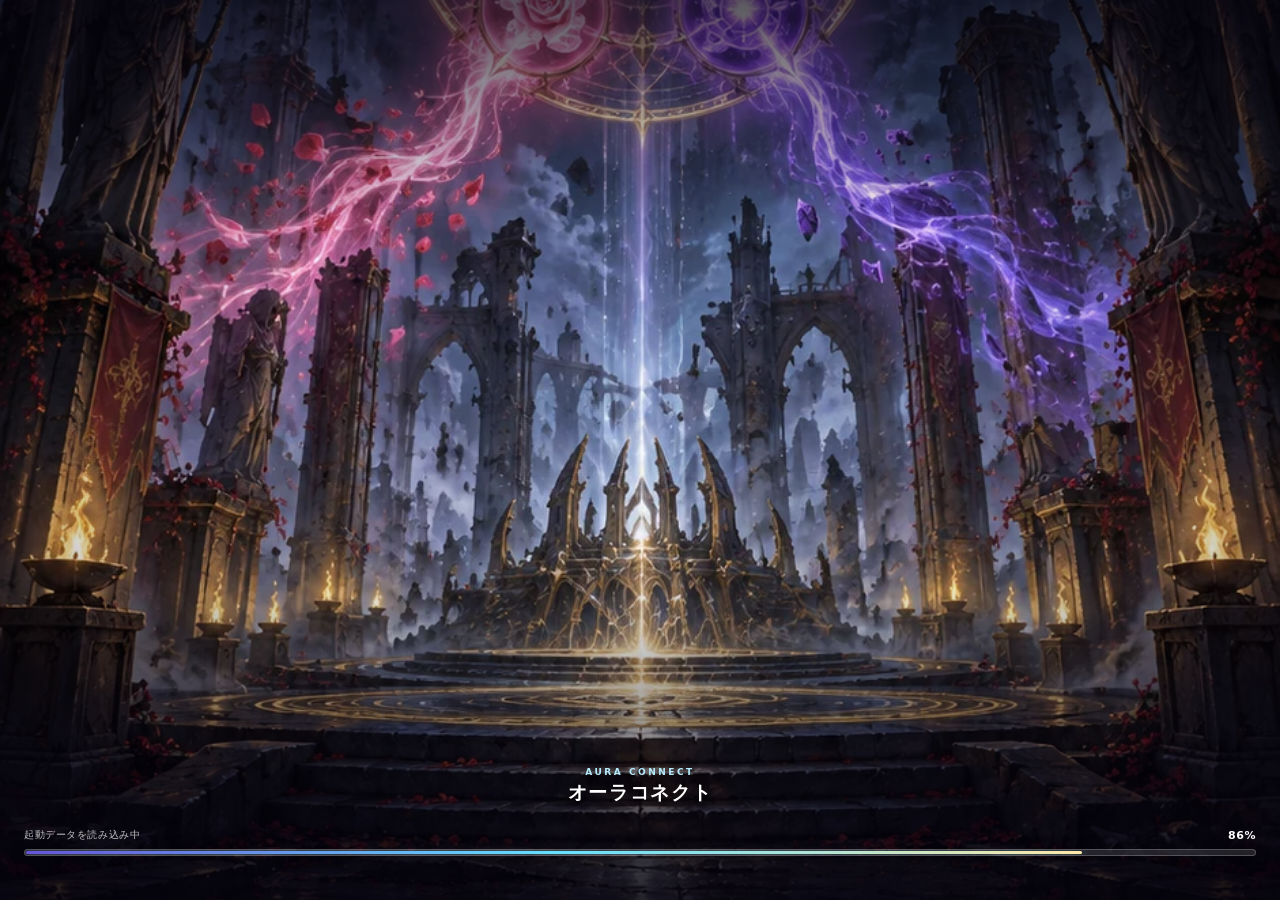
==== index.html @ 9aaee3e3 "Show chains on bound battle auras" ====
<!DOCTYPE html>
<html lang="ja">
<head>
<meta charset="UTF-8">
<meta name="viewport" content="width=device-width, initial-scale=1.0, maximum-scale=1.0, user-scalable=no, viewport-fit=cover">
<title>オーラコネクト・バトル</title>
<link rel="manifest" href="./manifest.json">
<meta name="theme-color" content="#0E0A1E">
<link rel="icon" href="./assets/icons/icon-192.png">
<link rel="apple-touch-icon" href="./assets/icons/icon-192.png">
<meta name="apple-mobile-web-app-capable" content="yes">
<meta name="mobile-web-app-capable" content="yes">
<meta name="apple-mobile-web-app-status-bar-style" content="black-translucent">
<!-- src/js/core/version.js と sw.js の CACHE_NAME に必ずそろえる。
     食い違いはHTMLとJSの版ずれなので、main.js が読み込み直す。 -->
<meta name="app-version" content="87">
<link rel="stylesheet" href="./src/css/style.css">
</head>
<body>
<!-- ===================== 起動の見張り番 =====================
     起動に失敗したままだと、利用者からはローディングが0%で止まって
     見えるだけで、何が起きたのか分からず手の打ちようがない。
     例外と時間切れを拾って画面に出し、キャッシュを捨てて入れ直せる
     ようにしておく(セーブデータには触らない)。
     モジュールより先に動かしたいので、ここに直接書いている。 -->
<script>
(function () {
  var LIMIT_MS = 15000;       // これだけ待ってタイトルが出なければ失敗とみなす
  var timer = setTimeout(function () { fail('起動に時間がかかりすぎています'); }, LIMIT_MS);
  var shown = false;

  // 起動しきったら見張りを解く
  window.__acbBootDone = function () { clearTimeout(timer); };

  // 中身は src/js/core/recovery.js の resetApp() と同じ。
  // モジュールが1行も動かない場合でも押せるように、ここにも置いている。
  window.__acbReset = function () {
    var box = document.getElementById('bootErrorActions');
    if (box) box.textContent = '読み込み直しています…';
    var jobs = [];
    try { jobs.push(caches.keys().then(function (ks) { return Promise.all(ks.map(function (k) { return caches.delete(k); })); })); } catch (e) {}
    try { jobs.push(navigator.serviceWorker.getRegistrations().then(function (rs) { return Promise.all(rs.map(function (r) { return r.unregister(); })); })); } catch (e) {}
    Promise.all(jobs).catch(function () {}).then(function () {
      // 同じURLだと端末側のキャッシュを引きやすいので、印を付けて読み直す
      location.replace(location.pathname + '?v=' + Date.now());
    });
  };

  function fail(detail) {
    if (shown) return;
    shown = true;
    clearTimeout(timer);
    var el = document.getElementById('bootError');
    if (!el) return;
    var d = document.getElementById('bootErrorDetail');
    if (d) d.textContent = String(detail || '').slice(0, 300);
    el.hidden = false;
  }
  window.__acbFail = fail;

  // モジュールの読み込み失敗も、中で投げた例外もここに来る
  window.addEventListener('error', function (e) {
    if (e instanceof ErrorEvent) fail(e.message);
  }, true);
  window.addEventListener('unhandledrejection', function (e) {
    fail(e.reason && e.reason.message ? e.reason.message : e.reason);
  });
})();
</script>

<div id="bootError" class="boot-error" hidden>
  <div class="boot-error-card">
    <h2>起動できませんでした</h2>
    <p>データの読み込みに失敗しました。下のボタンで読み込み直してください。<br>
      <b>冒険の記録(セーブデータ)は消えません。</b></p>
    <div id="bootErrorActions" class="boot-error-actions">
      <button class="btn block" onclick="window.__acbReset()">読み込み直す</button>
    </div>
    <code id="bootErrorDetail"></code>
  </div>
</div>

<!-- ===================== 起動演出 ===================== -->
<div id="loadingScreen" class="boot-screen loading-screen" aria-live="polite">
  <img id="loadingVisual" src="./assets/ui/loading.webp" alt="">
  <div class="boot-vignette"></div>
  <div class="loading-ui">
    <div class="boot-brand"><span>AURA CONNECT</span><b>オーラコネクト</b></div>
    <div class="loading-status"><span id="loadingLabel">起動データを読み込み中</span><b id="loadingPercent">0%</b></div>
    <div class="loading-track"><span id="loadingProgress"></span></div>
  </div>
</div>

<button id="titleScreen" class="boot-screen title-screen" type="button" aria-label="ゲームを開始" hidden>
  <img src="./assets/ui/title.webp" alt="">
  <div class="boot-vignette"></div>
  <span class="title-start">TAP TO START</span>
</button>

<div id="bg-aura" aria-hidden="true"><i></i><i></i><i></i></div>

<div id="app" class="boot-app" aria-hidden="true">
  <!-- ===================== トップバー ===================== -->
  <header id="topbar">
    <div id="topRow">
      <button id="backBtn" class="iconbtn hidden" aria-label="戻る">‹</button>
      <div id="screenTitle">ホーム</div>
      <button id="sysBtn" class="iconbtn" aria-label="システムメニュー">⚙</button>
    </div>
    <div id="statusBar">
      <div class="status-main">
        <button class="profile-icon" id="statusProfileIcon" aria-label="貸し出しキャラクターを選ぶ"></button>
        <div class="stamina-block">
          <div class="player-name" id="statusPlayerName">プレイヤー</div>
          <div class="stamina-head">
            <span class="slabel"><span class="item-icon i-stamina"></span> スタミナ</span>
            <b id="curStamina">0/0</b>
            <span id="staminaTimer">MAX</span>
          </div>
          <div class="stamina-track"><div id="staminaFill"></div></div>
        </div>
        <div class="rank-block">
          <div class="rank-head">ランク:<b id="curRank">1</b></div>
          <!-- 次のランクまでの経験値。ランクが急に上がるとスタミナの計画が
               崩れるので、あとどれだけかを常に見えるところへ置く -->
          <div class="rank-exp"><b id="curRankExp">0</b>/<span id="rankExpNeed">100</span></div>
        </div>
      </div>
      <div id="currencyRow">
        <span class="cpill"><span class="item-icon i-coin"></span><b id="curCoin">0</b></span>
        <span class="cpill"><span class="item-icon i-frepo"></span><b id="curFrepo">0</b></span>
        <span class="cpill"><span class="item-icon i-orb"></span><b id="curOrb">0</b></span>
      </div>
    </div>
  </header>

  <main>
    <!-- ===================== ホーム ===================== -->
    <section class="screen active" id="screen-home">
      <div id="homePartyStage">
        <!-- 宣伝バナー。中身は data/banners.js が決め、数秒ごとに切り替わる -->
        <div class="home-banner" id="homeBanner" hidden></div>
        <button class="present-btn" id="homePresentBtn" aria-label="プレゼントボックス">
          <img src="./assets/ui/present.webp" alt="">
          <span class="present-badge" id="homePresentBadge" hidden>0</span>
        </button>
        <button id="homeThemeBtn" class="home-theme-toggle" hidden aria-label="ホーム背景を切り替える"></button>
        <button class="hp-nav left"  id="homePrevBtn" aria-label="前のキャラクターを前面に"></button>
        <button class="hp-nav right" id="homeNextBtn" aria-label="次のキャラクターを前面に"></button>
        <div id="homePartyArt"></div>
      </div>

      <div class="menu-grid">
        <button class="menu-tile t-dungeon" data-nav="dungeon"><span class="tile-icon"></span></button>
        <button class="menu-tile t-event"   data-nav="event"><span class="tile-icon"></span></button>
        <button class="menu-tile t-char"    data-nav="character"><span class="tile-icon"></span></button>
        <button class="menu-tile t-gacha"   data-nav="gacha"><span class="tile-icon"></span></button>
        <button class="menu-tile t-shop"    data-nav="shop"><span class="tile-icon"></span></button>
        <button class="menu-tile t-friend"  data-nav="friends"><span class="tile-icon"></span></button>
        <button class="menu-tile t-mypage"  data-nav="mypage"><span class="tile-icon"></span></button>
        <button class="menu-tile t-guide"   data-nav="guide"><span class="tile-icon"></span></button>
      </div>
    </section>

    <!-- ===================== ダンジョン ===================== -->
    <section class="screen" id="screen-dungeon">
      <!-- タスクキル等で中断したダンジョンがあるときだけ出る -->
      <div id="dungeonResume" class="resume-card" hidden></div>

      <div id="dungeonMenu" class="dungeon-menu">
        <div class="dungeon-menu-lead">挑戦するダンジョンを選択</div>
        <button id="openStoryDungeonBtn" class="dungeon-entry story">
          <span class="dungeon-entry-kicker">STORY</span>
          <b>ノーマルダンジョン</b>
          <span>章を進めて新しい敵と報酬を解放</span><i>›</i>
        </button>
        <button id="openTechDungeonBtn" class="dungeon-entry technical">
          <span class="dungeon-entry-kicker">TECHNICAL</span>
          <b>テクニカルダンジョン</b>
          <span>全フロアが特殊行動。連鎖と形を組み立てて崩す</span><i>›</i>
        </button>
        <button id="openRaidDungeonBtn" class="dungeon-entry raid">
          <span class="dungeon-entry-kicker">RAID</span><b>降臨ダンジョン</b>
          <span>強敵に挑み、限定キャラクターを仲間に</span><i>›</i>
        </button>
        <button id="openDailyDungeonBtn" class="dungeon-entry daily">
          <span class="dungeon-entry-kicker">DAILY</span>
          <b>曜日ダンジョン</b>
          <span>曜日ごとに進化・育成素材を獲得</span><i>›</i>
        </button>
        <button id="openTrainingBtn" class="dungeon-entry training">
          <span class="dungeon-entry-kicker">TRAINING</span>
          <b>トレーニング</b>
          <span>レクチャーと自由練習で連鎖をマスター</span><i>›</i>
        </button>
      </div>

      <div id="dungeonStages" hidden>
        <button id="dungeonCategoryBackBtn" class="dungeon-category-back">‹ ダンジョン選択</button>
        <div id="storyControls">
          <div class="segmented sub">
            <button id="diffNormalBtn" class="active">ノーマル</button>
            <button id="diffHardBtn">ハード</button>
          </div>
          <div id="chapterBar" class="chapter-bar"></div>
        </div>
        <div id="dailyHead" class="daily-head" hidden></div>
        <div id="stageList" class="stack"></div>
      </div>
    </section>

    <section class="screen" id="screen-training"></section>

    <!-- ===================== バトル ===================== -->
    <section class="screen" id="screen-battle">
      <!-- 敵 -->
      <div id="enemyStage">
        <div id="floorPips"></div>
        <button id="battleInfoBtn" class="iconbtn small" aria-label="パーティ情報">ⓘ</button>
        <div class="enemy-ring"></div>
        <!-- 敵は1体でも複数でも同じ並びで出す。HPと攻撃までのターンは各敵の下に付く -->
        <div id="enemyRoster"></div>
        <div id="banner"></div>
      </div>

      <!-- 自陣 -->
      <dialog id="bossDialogue" aria-label="敵のセリフ"></dialog>
      <div id="partyBox">
        <div id="partyRow"></div>
        <div id="playerHPRow">
          <span class="hp-label">HP</span>
          <div class="hpbar"><div class="fill player" id="playerHPFill"></div></div>
          <span id="playerHPText">0 / 0</span>
        </div>
        <!-- 状態変化の置き場。空でも高さを確保して、敵や盤面の大きさを動かさない -->
        <div id="playerEffects" aria-label="味方全体の状態効果"></div>
      </div>

      <div id="chanceNotice" hidden>チャンス盤面！ 光った2マスを入れ替えると大連鎖</div>
      <div id="boardWrap">
        <!-- 操作時間が余っているときに、待たずに手番を終わらせる。
             盤面の上に浮かせてあるので、セルの大きさには影響しない -->
        <button id="fireNowBtn" hidden>▶ 発火</button>
        <canvas id="board"></canvas>
      </div>
    </section>

    <!-- ===================== イベント ===================== -->
    <section class="screen" id="screen-event">
      <div class="card placeholder-card"><span class="ph-emoji">🎉</span>イベントは近日公開予定です。<br>お楽しみに!</div>
    </section>

    <!-- ===================== あそびかた ===================== -->
    <section class="screen" id="screen-guide">
      <div class="card">
        <div class="cardtitle"><span>バトルの基本</span></div>
        <ol class="guide-list">
          <li><b>オーラをつなぐ</b><br>同じオーラが4つ以上つながると消えます。オーブをドラッグして動かしましょう。</li>
          <li><b>操作時間は10秒</b><br>最初にオーブへ触れてから10秒。指を離しても時間内なら掴み直せます。リーダースキルとスキルで延長できます。</li>
          <li><b>オーラが合った仲間だけ攻撃</b><br>各キャラは自分のオーラを消したときだけ攻撃します。消さなかった仲間は攻撃しません。消した数が多いほど威力が上がります。</li>
          <li><b>連鎖ボーナス</b><br>最終連鎖数の倍率が、その手番の全属性の攻撃・回復にかかります。1連鎖で1倍、以降1連鎖ごとに+0.6倍。早く消したオーラにも同じ倍率がかかります。</li>
          <li><b>癒オーラは回復</b><br>癒オーラのキャラは攻撃ではなくパーティを回復します。</li>
          <li><b>リーダースキル</b><br>自陣リーダー(編成の1人目)とサポート枠、2人のリーダースキルが発動します。</li>
          <li><b>スキル</b><br>バトル中に仲間をタップすると発動。ターン経過でチャージされます。</li>
          <li><b>全消しボーナス</b><br>盤面のオーラをすべて消すと、次の手番はチャンス盤面！ 隣り合うオーラを入れ替えて5連鎖を狙えます。全消しすれば再びチャンスが続きます。フロアを倒したときも次のフロアへ持ち越します。</li>
        </ol>
      </div>
      <div class="card">
        <div class="cardtitle"><span>オーラ一覧</span></div>
        <div id="guideAuraList" class="stack"></div>
      </div>
    </section>

    <!-- ===================== キャラクター =====================
         ホーム → キャラクター で4つの入口を出し、そこから
         編成 / 強化・進化 / 開眼 / 送還 の各ページへ潜る。
         一覧は共通の #charGrid、詳細は用途ごとに出す要素を絞る。 -->
    <section class="screen" id="screen-character">
      <div id="charMenu" class="char-menu">
        <div class="dungeon-menu-lead">キャラクターの管理</div>
        <button class="char-entry team" data-charpage="team">
          <span class="char-entry-kicker">TEAM</span><b>編成</b>
          <span>5つのチームを保存して出撃前に選ぶ</span><i>›</i>
        </button>
        <button class="char-entry enhance" data-charpage="enhance">
          <span class="char-entry-kicker">ENHANCE</span><b>強化・進化</b>
          <span>経験値アイテムで育て、素材で進化させる</span><i>›</i>
        </button>
        <button class="char-entry awaken" data-charpage="awaken">
          <span class="char-entry-kicker">AWAKEN</span><b>開眼</b>
          <span>同じキャラや開眼の証で潜在能力を開く</span><i>›</i>
        </button>
        <button class="char-entry dismiss" data-charpage="dismiss">
          <span class="char-entry-kicker">RELEASE</span><b>送還</b>
          <span>手持ちを素材とコインに戻す</span><i>›</i>
        </button>
        <button class="char-entry catalog" data-charpage="catalog">
          <span class="char-entry-kicker">ARCHIVE</span><b>図鑑</b>
          <span>未所持も含めた全キャラを進化前後で見比べる</span><i>›</i>
        </button>
      </div>

      <!-- 編成ページ -->
      <div id="charTeamPage" hidden>
        <button class="dungeon-category-back" data-charpage="menu">‹ キャラクター</button>
        <div class="preset-bar" id="presetBar"></div>
        <div class="card">
          <div class="cardtitle"><span>編成</span><span class="hint">先頭がリーダー ・ タップで入れ替え</span></div>
          <div class="teamslots" id="teamSlots"></div>
          <div id="teamSummary" class="team-summary"></div>
        </div>
        <div class="card">
          <div class="cardtitle"><span>リーダースキル(自陣)</span></div>
          <div id="teamLeaderSkill"></div>
        </div>
      </div>

      <!-- 強化・進化 / 開眼 / 送還 で共通のアイコン一覧 -->
      <div id="charListPage" hidden>
        <button class="dungeon-category-back" data-charpage="menu">‹ キャラクター</button>
        <div id="charMaterials" class="material-grid" hidden></div>
        <div class="card list-head">
          <div class="cardtitle"><span id="charListTitle">強化・進化</span><span class="hint" id="charListCount"></span></div>
          <div class="sort-bar" id="charSortBar"></div>
          <div class="list-actions" id="charListActions" hidden>
            <button class="btn secondary tiny" id="charBulkToggleBtn">まとめて送還</button>
            <button class="btn ghost tiny" id="charBulkDupBtn">被りだけ選ぶ</button>
          </div>
        </div>
        <div id="charGrid" class="char-grid"></div>
        <div id="charBulkBar" class="bulk-bar" hidden></div>
      </div>

      <!-- 図鑑 -->
      <div id="charCatalogPage" hidden>
        <button class="dungeon-category-back" data-charpage="menu">‹ キャラクター</button>
        <div class="card">
          <div class="cardtitle"><span>図鑑(進化前 / 進化後)</span></div>
          <div id="allCharacterList" class="stack"></div>
        </div>
      </div>
    </section>

    <!-- ===================== ガチャ ===================== -->
    <section class="screen" id="screen-gacha">
      <div class="pickup-card" id="pickupBox"></div>

      <div class="gacha-card g-orb">
        <div class="gtitle"><span class="item-icon i-orb"></span> オーブ召喚</div>
        <div class="gcost" id="orbGachaNote">ピックアップ開催中 ・ 最高レア SSR(★4)</div>
        <div class="gbtns">
          <button class="btn secondary" id="orbGacha1Btn">1回 <b id="orbCost1">5</b><span class="item-icon i-orb"></span></button>
          <button class="btn" id="orbGacha10Btn">10連 <b id="orbCost10">45</b><span class="item-icon i-orb"></span><i>★3以上確定</i></button>
        </div>
      </div>

      <div class="gacha-card g-frepo">
        <div class="gtitle"><span class="item-icon i-frepo"></span> フレポ召喚</div>
        <div class="gcost">N〜SR中心 ・ 毎日のあいさつで引ける</div>
        <div class="gbtns">
          <button class="btn secondary" id="frepoGacha1Btn">1回 <b id="frepoCost1">300</b><span class="item-icon i-frepo"></span></button>
          <button class="btn" id="frepoGacha10Btn">10連 <b id="frepoCost10">2700</b><span class="item-icon i-frepo"></span><i>★2以上確定</i></button>
        </div>
      </div>

      <div class="card">
        <div class="cardtitle"><span>排出レアリティ</span></div>
        <div id="gachaRates" class="stack"></div>
      </div>
    </section>

    <!-- ===================== ショップ ===================== -->
    <section class="screen" id="screen-shop">
      <div class="card">
        <div class="cardtitle"><span>ショップ</span><span class="hint">コイン / オーブ</span></div>
        <div id="shopList" class="stack"></div>
      </div>
    </section>

    <!-- ===================== マイページ ===================== -->
    <section class="screen" id="screen-mypage">
      <div class="card profile-card">
        <div class="cardtitle"><span>プロフィール</span></div>
        <div class="profile-head">
          <div class="profile-avatar" id="profileAvatar">🙂</div>
          <div class="profile-meta">
            <input type="text" id="profileNameInput" maxlength="12" placeholder="プレイヤー">
            <span class="mstats" id="profileRankText">Rank 1</span>
          </div>
        </div>
        <button class="btn block" id="saveProfileBtn">名前を保存</button>
      </div>

      <div class="card">
        <div class="cardtitle"><span>アカウント</span></div>
        <div class="mstats mb8" id="accountStatusText">確認中...</div>

        <div id="accountForm" hidden>
          <div class="idbox mb8">
            <input type="text" id="accountIdInput" maxlength="16" autocomplete="username"
                   placeholder="ID(半角英数字と _ - / 3〜16文字)">
          </div>
          <div class="idbox">
            <input type="password" id="accountPwInput" maxlength="64" autocomplete="current-password"
                   placeholder="パスワード(6文字以上)">
          </div>
          <div class="acc-actions mt8">
            <button class="btn" id="accountRegisterBtn">このデータで登録</button>
            <button class="btn secondary" id="accountLoginBtn">ログイン</button>
          </div>
          <div class="mstats mt8 acc-warn">
            パスワードを忘れると復旧できません。この方式では再設定メールを送れないため、
            IDとパスワードは必ず控えてください。<br>
            「ログイン」は別のアカウントへ切り替える操作です。この端末の進行データは
            ログイン先のデータで上書きされます。
          </div>
        </div>

        <div id="accountSignedIn" hidden>
          <button class="btn secondary block" id="accountLogoutBtn">ログアウト</button>
          <div class="mstats mt8">
            ログアウトするとこの端末のデータは消えますが、アカウントのデータはクラウドに残ります。
            同じIDでログインすればいつでも元に戻せます。
          </div>
        </div>

        <div class="mstats mt8 acc-msg" id="accountMessage" hidden></div>
      </div>

      <div class="card">
        <div class="cardtitle"><span>フレンドコード</span></div>
        <div class="idbox"><span id="playerIdText">-</span><button class="btn secondary tiny" id="copyIdBtn">コピー</button></div>
        <div class="mstats mt6">このコードを友達に教えてフレンド登録してもらいましょう。</div>
        <div class="mstats" id="cloudStatusText"></div>
      </div>

      <div class="card">
        <div class="cardtitle"><span>貸し出しキャラクター</span></div>
        <div class="mstats mb8">選んだ1人がフレンドのサポート枠として借りられ、そのままあなたのアイコンになります。</div>
        <button class="btn secondary block" id="openRentalPickBtn">キャラクターを選ぶ</button>
        <div class="mstats mt8" id="rentalNowText">未設定</div>
      </div>

      <div class="card">
        <div class="cardtitle"><span>プレイヤー</span></div>
        <div class="setting-row"><label>ランク</label><span class="val" id="mypageRank">-</span></div>
        <div class="setting-row"><label>スタミナ</label><span class="val" id="mypageStamina">-</span></div>
        <!-- 端末がどの版を動かしているかの確認用。不具合の切り分けに使う -->
        <div class="setting-row"><label>バージョン</label><span class="val" id="mypageVersion">-</span></div>
      </div>

      <div class="card">
        <div class="cardtitle"><span>サウンド</span></div>
        <div class="setting-row"><label>BGM音量</label><input type="range" id="bgmRange" min="0" max="100"></div>
        <div class="setting-row"><label>SE音量</label><input type="range" id="seRange" min="0" max="100"></div>
      </div>

      <div class="card">
        <div class="cardtitle"><span>データ管理</span></div>
        <button class="btn danger block" id="resetDataBtn">データを初期化する</button>
      </div>
    </section>

    <!-- ===================== フレンド ===================== -->
    <section class="screen" id="screen-friends">
      <div class="card notice" id="friendCloudNotice" style="display:none;">
        <div class="mstats">フレンド機能はFirebase未設定のため現在利用できません。ダンジョンでは<b>NPCサポート</b>をいつでも選べます。</div>
      </div>
      <div class="card">
        <div class="cardtitle"><span>フレンドを追加</span></div>
        <div class="idbox">
          <input type="text" id="friendCodeInput" placeholder="フレンドコード(例 AC-XXXXXXXX)">
        </div>
        <button class="btn block mt8" id="addFriendBtn">コードで登録する</button>
      </div>
      <div class="card">
        <div class="cardtitle"><span>フレンド一覧</span><span class="hint" id="friendCountText">0 / 30 人</span></div>
        <button class="btn secondary block mb8" id="greetAllBtn">まとめてあいさつ(フレポ獲得)</button>
        <div id="friendList" class="stack"></div>
      </div>
    </section>
  </main>
</div>

<!-- ===================== システムモーダル ===================== -->
<div class="modal" id="sysModal">
  <div class="modal-card">
    <h3>システム</h3>
    <div class="modal-sec">
      <div class="cardtitle"><span>サウンド</span></div>
      <div class="setting-row"><label>BGM音量</label><input type="range" id="sysBgm" min="0" max="100"></div>
      <div class="setting-row"><label>SE音量</label><input type="range" id="sysSe" min="0" max="100"></div>
    </div>
    <div class="modal-sec" id="sysRetreatBox" style="display:none;">
      <div class="cardtitle"><span>ダンジョン</span></div>
      <button class="btn danger block" id="sysRetreatBtn">リタイア</button>
    </div>
    <button class="btn secondary block" id="sysCloseBtn" data-back-close>閉じる</button>
  </div>
</div>

<!-- ===================== 貸し出しキャラクターの選択(=アイコン) ===================== -->
<div class="modal" id="rentalPickModal">
  <div class="modal-card wide">
    <h3>貸し出しキャラクター</h3>
    <div class="mstats mb8">選んだ1人がフレンドのサポート枠に出て、あなたのアイコンにもなります。</div>
    <div id="rentalPickList" class="stack scroll-area"></div>
    <button class="btn secondary block mt8" id="rentalPickCloseBtn" data-back-close>閉じる</button>
  </div>
</div>

<!-- ===================== プレゼントボックス ===================== -->
<div class="modal" id="presentModal">
  <div class="modal-card wide">
    <h3>プレゼントボックス</h3>
    <div class="mstats mb8" id="presentHead"></div>
    <div id="presentList" class="stack scroll-area"></div>
    <button class="btn block mt8" id="presentClaimAllBtn">すべて受け取る</button>
    <button class="btn secondary block mt6" id="presentCloseBtn" data-back-close>閉じる</button>
  </div>
</div>

<!-- ===================== スキル使用の確認 ===================== -->
<div class="modal" id="skillConfirmModal">
  <div class="modal-card">
    <h3>スキルを使う?</h3>
    <div id="skillConfirmBody"></div>
    <div class="confirm-actions">
      <button class="btn secondary" id="skillCancelBtn" data-back-close>やめる</button>
      <button class="btn" id="skillUseBtn">使う</button>
    </div>
  </div>
</div>

<!-- ===================== 出撃(ダンジョン突入前) =====================
     チーム選択 → サポート選択 → 編成の確認 の3段。
     同じモーダルの中で中身だけ差し替え、‹ で1段ずつ戻れるようにする。 -->
<div class="modal" id="sortieModal">
  <div class="modal-card wide">
    <div class="sortie-head">
      <button class="iconbtn small" id="sortieBackBtn" aria-label="前の手順へ">‹</button>
      <h3 id="sortieTitle">チームを選ぶ</h3>
    </div>
    <div class="sortie-steps" id="sortieSteps"></div>
    <div class="mstats mb8" id="sortieLead"></div>

    <!-- 1. チーム選択 -->
    <div id="sortieTeamStep" class="stack scroll-area"></div>

    <!-- 2. サポート選択 -->
    <div id="sortieSupportStep" hidden>
      <div class="segmented small">
        <button id="supTabFriendBtn" class="active">フレンド</button>
        <button id="supTabOtherBtn">他のプレイヤー</button>
        <button id="supTabNpcBtn">NPC</button>
      </div>
      <div id="supportPickList" class="stack scroll-area"></div>
      <button class="btn secondary block mt8" id="supportSkipBtn">サポートなしで挑戦(3人)</button>
    </div>

    <!-- 3. 編成の確認 -->
    <div id="sortieConfirmStep" hidden>
      <div id="sortieLineup" class="sortie-lineup"></div>
      <div id="sortieSummary" class="team-summary"></div>
      <button class="btn block mt8" id="sortieGoBtn">ダンジョンへ突入</button>
    </div>

    <button class="btn ghost block mt6" id="sortieCloseBtn" data-back-close>キャンセル</button>
  </div>
</div>

<!-- ===================== パーティ情報(バトル中) ===================== -->
<div class="modal" id="partyInfoModal">
  <div class="modal-card wide">
    <h3>パーティ情報</h3>
    <div id="partyInfoList" class="stack scroll-area"></div>
    <button class="btn secondary block mt8" id="partyInfoCloseBtn" data-back-close>閉じる</button>
  </div>
</div>

<!-- ===================== キャラクター詳細 =====================
     ページごとに必要な箱だけを出す(強化なら育成と進化、開眼なら開眼だけ)。 -->
<div class="modal" id="charDetailModal">
  <div class="modal-card wide">
    <div id="charDetailBody"></div>
    <div class="evo-box" id="charExpBox"></div>
    <div class="evo-box" id="charEvolveBox"></div>
    <div class="evo-box" id="charAwakenBox"></div>
    <div class="detail-actions">
      <button class="btn evo block" id="charEvolveBtn">進化する</button>
      <button class="btn block mt6" id="charAwakenBtn">開眼する</button>
      <button class="btn secondary block mt6" id="charAwakenTokenBtn">開眼の証で開眼</button>
      <button class="btn secondary block mt6" id="charDetailCloseBtn" data-back-close>閉じる</button>
    </div>
  </div>
</div>

<!-- ===================== 編成の入れ替え ===================== -->
<div class="modal" id="teamPickModal">
  <div class="modal-card wide">
    <h3 id="teamPickTitle">キャラクターを選ぶ</h3>
    <div class="sort-bar" id="teamPickSortBar"></div>
    <div id="teamPickGrid" class="char-grid pick scroll-area"></div>
    <button class="btn secondary block mt8" id="teamPickClearBtn">この枠を空にする</button>
    <button class="btn ghost block mt6" id="teamPickCloseBtn" data-back-close>キャンセル</button>
  </div>
</div>

<!-- ===================== 送還する数の指定 ===================== -->
<div class="modal" id="dismissModal">
  <div class="modal-card">
    <h3>送還</h3>
    <div id="dismissBody"></div>
    <div class="stepper" id="dismissStepper">
      <button class="btn secondary" id="dismissMinusBtn" aria-label="1つ減らす">−</button>
      <span class="stepper-value"><b id="dismissCount">1</b><i id="dismissMax">/ 1</i></span>
      <button class="btn secondary" id="dismissPlusBtn" aria-label="1つ増やす">＋</button>
    </div>
    <div id="dismissReward" class="dismiss-reward"></div>
    <div class="confirm-actions">
      <button class="btn secondary" id="dismissCancelBtn" data-back-close>やめる</button>
      <button class="btn danger" id="dismissDoBtn">送還する</button>
    </div>
  </div>
</div>

<!-- ===================== 進化演出 ===================== -->
<div class="modal" id="evoResultModal">
  <div class="modal-card" id="evoResultCard">
    <h3>EVOLUTION</h3>
    <div id="evoResultBody"></div>
    <button class="btn block mt8" id="evoResultCloseBtn" data-back-close>閉じる</button>
  </div>
</div>

<!-- ===================== リザルト ===================== -->
<div class="modal" id="resultModal">
  <div class="modal-card" id="resultCard">
    <div id="resultTitle">STAGE CLEAR</div>
    <div id="resultRank"></div>
    <div id="resultStats"></div>
    <div id="resultRewards"></div>
    <div id="resultFriendBox" hidden>
      <div class="rfriend-note" id="resultFriendText"></div>
      <button class="btn block" id="resultAddFriendBtn">フレンド登録する</button>
    </div>
    <button class="btn secondary block mt6" id="resultBtn" data-back-close>ダンジョンへ戻る</button>
  </div>
</div>

<!-- ===================== 召喚演出 ===================== -->
<div class="gacha-stage" id="gachaStage">
  <div class="gs-veil"></div>
  <div class="gs-rays"></div>
  <div class="gs-circle gs-c1"></div>
  <div class="gs-circle gs-c2"></div>
  <div class="gs-circle gs-c3"></div>
  <div class="gs-core"></div>
  <div class="gs-orbs" id="gachaOrbs"></div>
  <div class="gs-tease" id="gachaTease"></div>
  <div class="gs-flash"></div>
  <div class="gs-hint">タップでスキップ</div>
</div>

<!-- ===================== ガチャ結果 ===================== -->
<div class="modal" id="pullOverlay">
  <div class="modal-card" id="pullCard">
    <div class="pull-counter" id="pullCounter"></div>
    <div id="pullBody"></div>
    <div id="pullSummaryWrap" style="display:none;">
      <h3>召喚結果</h3>
      <div class="pull-summary" id="pullSummary"></div>
    </div>
    <button class="btn ghost block mt6" id="pullSkipBtn" data-back-close>スキップ</button>
    <button class="btn block mt6" id="pullCloseBtn" data-back-close>受け取る</button>
  </div>
</div>

<div class="toast" id="toast"></div>
<script type="module" src="./src/js/main.js"></script>
</body>
</html>
---- src/css/style.css ----
/* =========================================================
 * オーラコネクト・バトル — スタイル
 * =======================================================*/
:root{
  /* 背景 */
  --bg-0:#0B0718; --bg-1:#160E2E; --bg-2:#1E1240;
  /* パネル */
  --panel:rgba(255,255,255,0.055);
  --panel-2:rgba(255,255,255,0.085);
  --panel-border:rgba(255,255,255,0.10);
  --panel-border-hi:rgba(255,255,255,0.18);
  /* 文字 */
  --ink:#F3EEFF; --ink-dim:#A99CD0; --ink-faint:#6F659A;
  /* アクセント */
  --accent:#FFC65C; --accent-2:#FF8FD0; --accent-3:#65E0FF;
  --gold-1:#FFE9A8; --gold-2:#F2A93B;
  /* HP */
  --hp-enemy1:#FF7A7A; --hp-enemy2:#9E1230;
  --hp-player1:#6FF0C0; --hp-player2:#189C77;
  --hp-low1:#FFB36B; --hp-low2:#D9522B;
  --stamina1:#8FE0FF; --stamina2:#2F7FD1;
  /* オーラ4色 */
  --c0:#FF7A59; --c1:#45C8F1; --c2:#5BE08C; --c3:#FF86C8; --c4:#A76BFF;
  --c0d:#B8341F; --c1d:#125E86; --c2d:#1E8C4F; --c3d:#A62E71; --c4d:#43207F;
  /* 形状 */
  --r-lg:20px; --r-md:15px; --r-sm:11px;
  --shadow-1:0 10px 28px -12px rgba(0,0,0,0.75);
  --shadow-2:0 20px 46px -18px rgba(0,0,0,0.85);
  --main-pad-x:14px; --main-pad-top:14px;
  --safe-top:env(safe-area-inset-top, 0px);
  --safe-bottom:env(safe-area-inset-bottom, 0px);
}

/* 13種を1リクエストで読む4x4アイテムアトラス */
.item-icon{
  --item-pos:0% 0%;display:inline-block;width:1.25em;height:1.25em;flex:0 0 auto;
  background:url('../../assets/items/item_atlas.webp') var(--item-pos)/400% 400% no-repeat;
  vertical-align:-.28em;filter:drop-shadow(0 1px 2px rgba(0,0,0,.5));
}
.i-mt_c0{--item-pos:0% 0%}.i-mt_c1{--item-pos:33.333% 0%}
.i-mt_c2{--item-pos:66.667% 0%}.i-mt_c3{--item-pos:100% 0%}
.i-mt_c4{--item-pos:0% 33.333%}.i-mt_star{--item-pos:33.333% 33.333%}
.i-mt_awaken{--item-pos:66.667% 33.333%}.i-mt_exp1{--item-pos:100% 33.333%}
.i-mt_exp2{--item-pos:0% 66.667%}.i-stamina{--item-pos:33.333% 66.667%}
.i-coin{--item-pos:66.667% 66.667%}.i-frepo{--item-pos:100% 66.667%}
.i-orb{--item-pos:0% 100%}
.item-icon.material{width:30px;height:30px;vertical-align:middle}
.item-icon.shop{width:46px;height:46px;vertical-align:middle}
/* キャラクターアイコンは1枚のアトラスから切り出す。一覧で数十枚並べても
   リクエストは1回で済む。格子の大きさは ui.js が --char-atlas-size に流し込む
   (assets/chars/char_atlas.webp は scripts/build-char-atlas.py が生成する)。
   .〇〇-img 側が幅・高さ・角丸を決めるので、ここは背景だけを持つ。 */
.char-atlas{
  background:url('../../assets/chars/char_atlas.webp')
    /* 格子の大きさは ui.js の ensureAtlasSize() が流し込む。
       ここの既定値はそれが走る前の保険なので、アトラスを焼き直して
       列や行が変わったら ui.js 側が正しい値を入れる。 */
    var(--cp,0% 0%)/var(--char-atlas-size,800% 600%) no-repeat;
}
/* 起動に失敗したときの画面。ローディングより手前に出す。
   スタイルシートが読めていない可能性もあるので、色と配置は最小限で完結させる */
.boot-error{
  position:fixed;inset:0;z-index:9999;display:flex;align-items:center;justify-content:center;
  padding:24px;background:#0B0718;color:#F3EEFF;
  font-family:"Hiragino Maru Gothic ProN","Yu Gothic Medium",system-ui,sans-serif;
}
.boot-error-card{max-width:400px;width:100%;text-align:center;}
.boot-error-card h2{font-size:19px;margin:0 0 12px;}
.boot-error-card p{font-size:13px;line-height:1.8;color:#A99CD0;margin:0 0 20px;}
.boot-error-card p b{color:#F3EEFF;}
.boot-error-actions{margin-bottom:16px;}
#bootErrorDetail{display:block;font-size:10px;color:#6F659A;word-break:break-all;line-height:1.6;}

*{box-sizing:border-box;-webkit-tap-highlight-color:transparent;}
/* display を指定したクラスに負けて hidden が効かなくなるのを防ぐ(JSは el.hidden で切り替える) */
[hidden]{display:none !important;}
/* スマホで長押しすると範囲選択やコピー候補が出てゲームの操作を邪魔するので止める */
html,body{-webkit-user-select:none;user-select:none;-webkit-touch-callout:none;}
input,textarea{-webkit-user-select:text;user-select:text;}
html,body{margin:0;padding:0;}
body{
  min-height:100vh;min-height:100dvh;
  background:var(--bg-0);
  font-family:"Hiragino Maru Gothic ProN","Yu Gothic Medium","BIZ UDPGothic","Meiryo",system-ui,sans-serif;
  color:var(--ink);
  display:flex;justify-content:center;
  overscroll-behavior:none;
  -webkit-font-smoothing:antialiased;
}

/* ===================== トレーニング ===================== */
#screen-training{padding-bottom:24px;}
#screen-training h2{margin:14px 0 8px;font-size:20px;}
#screen-training p{line-height:1.7;font-size:13px;}
#screen-training .stack .btn{text-align:left;white-space:normal;padding:16px;min-height:56px;}
.dungeon-entry.training{background:linear-gradient(120deg,#163d43,#261936);}
.training-status{background:rgba(20,30,55,.9);border:1px solid #667298;border-radius:12px;padding:12px;min-height:74px;}
.training-caption{color:#c1badb;font-size:12px!important;}
.training-tools{display:flex;gap:7px;flex-wrap:wrap;align-items:center;margin:12px 0;}
.training-tools .btn{min-height:42px;padding:8px 12px;}
.training-tools [aria-pressed="true"]{outline:2px solid var(--orb,#8fd8ff);outline-offset:1px;}
.training-tools select{background:#242037;color:white;padding:8px;border:1px solid #83769a;border-radius:8px;}
.training-frame{position:relative;padding:6px;border:1px solid #75698d;border-radius:12px;background:#100c20;width:100%;max-width:440px;box-sizing:border-box;margin:auto;}
.training-board{display:grid;grid-template-columns:repeat(7,minmax(0,1fr));gap:3px;touch-action:none;user-select:none;}
.training-cell{aspect-ratio:1;border-radius:50%;border:2px solid color-mix(in srgb,var(--orb),white 25%);background:radial-gradient(circle at 30% 25%,#ffffffb0,var(--orb) 42%,#151127);color:white;font:800 14px system-ui;text-shadow:0 1px 4px #000;min-width:0;padding:0;touch-action:none;}
.training-cell.empty{background:#211c30;border:1px solid #383048;border-radius:8px;color:#d6cde9;}
.training-cell.lit{outline:2px solid white;outline-offset:-2px;box-shadow:0 0 10px var(--orb);}
.training-cell.target{border:2px dashed white;}
.training-fuse{position:absolute;inset:0;width:100%;height:100%;pointer-events:none;overflow:visible;}
.training-fuse rect{fill:none;stroke:#FFD278;stroke-width:3;stroke-dasharray:100 100;opacity:0;}
/* ===================== 起動 / タイトル ===================== */
.boot-screen{
  position:fixed;inset:0;z-index:200;width:100%;height:100%;height:100dvh;
  overflow:hidden;background:#080511;color:#fff;transition:opacity .48s ease;
  touch-action:manipulation;
}
.boot-screen>img{position:absolute;inset:0;width:100%;height:100%;object-fit:cover;object-position:center;}
.boot-vignette{position:absolute;inset:0;background:
  linear-gradient(180deg,rgba(4,2,12,.56) 0%,transparent 25%,transparent 62%,rgba(4,2,12,.82) 100%),
  radial-gradient(ellipse at center,transparent 42%,rgba(4,2,12,.44) 100%);}
.boot-app{opacity:0;visibility:hidden;pointer-events:none;transition:opacity .5s ease;}
.boot-app.ready{opacity:1;visibility:visible;pointer-events:auto;}
.loading-screen.leaving,.title-screen.leaving{opacity:0;pointer-events:none;}
.loading-ui{
  position:absolute;left:max(24px,env(safe-area-inset-left));right:max(24px,env(safe-area-inset-right));
  bottom:calc(44px + env(safe-area-inset-bottom));z-index:2;
}
.boot-brand{display:flex;flex-direction:column;align-items:center;margin-bottom:23px;text-shadow:0 3px 18px #000;}
.boot-brand span{font-size:9px;font-weight:900;letter-spacing:.28em;color:#B6EEFF;}
.boot-brand b{font-size:19px;letter-spacing:.09em;margin-top:3px;}
.loading-status{display:flex;align-items:center;justify-content:space-between;margin-bottom:7px;
  font-size:9.5px;color:rgba(255,255,255,.74);letter-spacing:.06em;}
.loading-status b{font-size:11px;color:#fff;font-variant-numeric:tabular-nums;}
.loading-track{height:7px;padding:1px;border-radius:999px;background:rgba(255,255,255,.12);
  border:1px solid rgba(255,255,255,.22);box-shadow:0 4px 16px rgba(0,0,0,.45);overflow:hidden;}
#loadingProgress{display:block;width:0;height:100%;border-radius:inherit;
  background:linear-gradient(90deg,#6854D9,#65E0FF,#FFE9A8);box-shadow:0 0 13px rgba(101,224,255,.8);
  transition:width .24s ease;}
.title-screen{border:0;padding:0;font-family:inherit;text-align:center;opacity:0;cursor:pointer;}
.title-screen.ready{opacity:1;}
/* タイトルのロゴは画面の上から5〜18%あたりにある。そこへ暗幕をかけると
   ロゴが沈んで読みづらいので、上の暗幕はロゴの手前(6%)で切り上げる。
   いちばん上だけ薄く残すのは、端末の時計や電池が白文字で乗るため。
   下の暗幕は TAP TO START を読ませるためなのでそのまま。
   まわりを落とす楕円も、ロゴのある上端まで届かないよう内側を広げて薄くする。 */
.title-screen .boot-vignette{background:
  linear-gradient(180deg,rgba(4,2,12,.30) 0%,rgba(4,2,12,0) 6%,rgba(4,2,12,0) 58%,rgba(4,2,12,.80) 100%),
  radial-gradient(ellipse at center,rgba(4,2,12,0) 62%,rgba(4,2,12,.20) 100%);}
.title-start{position:absolute;z-index:2;left:0;right:0;bottom:calc(42px + env(safe-area-inset-bottom));
  font-size:14px;font-weight:900;letter-spacing:.22em;color:#fff;text-shadow:0 2px 12px #000,0 0 14px #65E0FF;
  animation:titleTap 1.65s ease-in-out infinite;}
@keyframes titleTap{0%,100%{opacity:.48;transform:scale(.98)}50%{opacity:1;transform:scale(1)}}
@media (prefers-reduced-motion:reduce){.title-start{animation:none}.boot-screen,.boot-app{transition:none}}

/* ===================== 背景のオーラ ===================== */
#bg-aura{position:fixed;inset:0;z-index:0;overflow:hidden;pointer-events:none;
  background:
    radial-gradient(120% 80% at 50% -20%, #33205E 0%, transparent 60%),
    linear-gradient(180deg, var(--bg-1) 0%, var(--bg-0) 55%, #120B26 100%);
}
#bg-aura i{position:absolute;display:block;border-radius:50%;filter:blur(60px);opacity:.4;}
#bg-aura i:nth-child(1){width:56vw;height:56vw;left:-18vw;top:-10vh;background:var(--c3);animation:drift1 22s ease-in-out infinite;}
#bg-aura i:nth-child(2){width:48vw;height:48vw;right:-16vw;top:14vh;background:var(--c1);animation:drift2 26s ease-in-out infinite;}
#bg-aura i:nth-child(3){width:52vw;height:52vw;left:10vw;bottom:-18vh;background:#7A47D9;animation:drift3 30s ease-in-out infinite;}
@keyframes drift1{0%,100%{transform:translate(0,0)}50%{transform:translate(6vw,5vh)}}
@keyframes drift2{0%,100%{transform:translate(0,0)}50%{transform:translate(-7vw,7vh)}}
@keyframes drift3{0%,100%{transform:translate(0,0)}50%{transform:translate(5vw,-6vh)}}

#app{
  position:relative;z-index:1;
  width:100%;max-width:440px;min-height:100vh;min-height:100dvh;
  display:flex;flex-direction:column;
  padding-bottom:calc(22px + var(--safe-bottom));
}

/* ===================== トップバー ===================== */
#topbar{
  position:sticky;top:0;z-index:20;
  background:linear-gradient(180deg, rgba(13,8,28,0.96), rgba(13,8,28,0.82));
  backdrop-filter:blur(14px);-webkit-backdrop-filter:blur(14px);
  border-bottom:1px solid var(--panel-border);
  padding-top:calc(8px + var(--safe-top));
}
#topRow{display:flex;align-items:center;gap:10px;padding:0 12px 8px;}
.iconbtn{
  width:34px;height:34px;border-radius:12px;flex-shrink:0;
  background:var(--panel-2);color:var(--ink);
  border:1px solid var(--panel-border);font-size:17px;line-height:1;
  display:flex;align-items:center;justify-content:center;
  transition:transform .12s ease, background .2s ease;
}
.iconbtn.small{width:28px;height:28px;font-size:14px;border-radius:9px;}
.iconbtn:active{transform:scale(.92);background:var(--panel);}
.iconbtn.hidden{display:none;}
#screenTitle{font-weight:800;font-size:16px;flex:1;min-width:0;letter-spacing:.02em;}

#statusBar{display:flex;flex-direction:column;gap:7px;padding:0 12px 9px;}
#statusBar.hidden{display:none;}
.status-main{display:flex;align-items:center;gap:12px;}
.stamina-block{flex:1;min-width:0;}
.player-name{font-size:12px;font-weight:800;color:var(--ink);margin-bottom:3px;
  overflow:hidden;text-overflow:ellipsis;white-space:nowrap;}
.stamina-head{display:flex;align-items:baseline;gap:7px;font-size:10.5px;color:var(--ink-dim);}
.stamina-head .slabel{flex-shrink:0;}
.stamina-head b{color:var(--ink);font-size:12px;font-variant-numeric:tabular-nums;}
.stamina-head b.over{color:var(--accent);text-shadow:0 0 12px rgba(255,198,92,.6);}
#staminaTimer{margin-left:auto;font-variant-numeric:tabular-nums;}
.stamina-track{height:6px;border-radius:4px;background:rgba(255,255,255,0.09);overflow:hidden;margin-top:3px;}
#staminaFill{height:100%;width:0%;border-radius:4px;
  background:linear-gradient(90deg,var(--stamina2),var(--stamina1));transition:width .4s ease;}
#staminaFill.over{background:linear-gradient(90deg,var(--gold-2),var(--gold-1));
  box-shadow:0 0 14px rgba(255,198,92,.65);}
.rank-block{display:flex;flex-direction:column;align-items:flex-end;gap:1px;
  flex-shrink:0;font-size:11px;color:var(--ink-dim);}
.rank-head{display:flex;align-items:center;gap:2px;}
.rank-head b{font-size:13px;color:var(--ink);font-variant-numeric:tabular-nums;}
/* 次のランクまでの経験値。数字だけなので幅を取らず、スタミナの行と高さが揃う */
.rank-exp{font-size:9.5px;color:var(--ink-faint);font-variant-numeric:tabular-nums;
  letter-spacing:.02em;white-space:nowrap;}
.rank-exp b{font-weight:800;color:var(--ink-dim);}
#currencyRow{display:flex;justify-content:flex-end;gap:6px;}
.cpill{
  display:inline-flex;align-items:center;gap:3px;
  font-size:10.5px;color:var(--ink-dim);
  background:var(--panel);border:1px solid var(--panel-border);
  border-radius:999px;padding:3px 9px;
}
.cpill b{color:var(--accent);font-variant-numeric:tabular-nums;}

main{flex:1;padding:var(--main-pad-top) var(--main-pad-x) 6px;display:flex;flex-direction:column;gap:13px;}
body.in-battle main{--main-pad-x:3px;padding-left:var(--main-pad-x);padding-right:var(--main-pad-x);}

/* 画面ごとの背景。1つの疑似要素で持ち回り、絵と暗幕だけを差し替える。
   UIは半透明パネルなので、上に暗幕を重ねて可読性を保つ */
#app::before{
  content:'';position:fixed;inset:0;z-index:-1;pointer-events:none;
  opacity:0;transition:opacity .7s ease;
  background-position:center top;background-size:cover;background-repeat:no-repeat;
}
/* ホーム。床の魔法陣にキャラが立つ構図なので、上は薄く下は濃いめに落とす */
body[data-screen="home"] #app::before{
  opacity:1;
  background-image:
    linear-gradient(180deg, rgba(8,4,20,.34) 0%, rgba(8,4,20,.42) 42%, rgba(8,4,20,.80) 100%),
    var(--home-bg-image, url('../../assets/ui/bg.webp'));
}
body[data-screen="home"].home-theme-active #app::before{
  background-image:
    linear-gradient(180deg, rgba(15,5,32,.17) 0%, rgba(15,5,32,.23) 42%, rgba(15,5,32,.72) 100%),
    var(--home-bg-image);
}

.screen{display:none;flex-direction:column;gap:13px;}
.screen.active{display:flex;animation:screenIn .26s ease;}
@keyframes screenIn{from{opacity:0;transform:translateY(8px);}to{opacity:1;transform:none;}}
.stack{display:flex;flex-direction:column;gap:9px;}
.mt6{margin-top:6px;} .mt8{margin-top:8px;} .mb8{margin-bottom:8px;}

/* ===================== カード ===================== */
.card{
  background:linear-gradient(160deg, rgba(255,255,255,0.075), rgba(255,255,255,0.03));
  border:1px solid var(--panel-border);
  border-radius:var(--r-lg);padding:14px;
  box-shadow:var(--shadow-1);
}
.cardtitle{
  display:flex;align-items:center;justify-content:space-between;gap:8px;
  font-size:11.5px;font-weight:700;color:var(--ink-dim);
  letter-spacing:.06em;margin-bottom:10px;
}
.cardtitle .hint{font-size:10.5px;color:var(--ink-faint);font-weight:400;}
.linkbtn{background:none;border:none;color:var(--accent);font-size:11px;font-weight:700;padding:0;}
.empty{font-size:11.5px;color:var(--ink-faint);line-height:1.7;text-align:center;padding:14px 6px;}
.mstats{font-size:10.5px;color:var(--ink-dim);line-height:1.6;}
.notice{border-color:rgba(255,198,92,.3);background:rgba(255,198,92,.07);}

/* ===================== ホーム ===================== */
/* ホーム: 編成中の3人を1枚絵で見せる */
#screen-home{flex:1;min-height:0;}
#homePartyStage{position:relative;flex:0 1 auto;height:44vh;min-height:180px;display:flex;}
/* 宣伝バナー。複数あるときは数秒ごとに入れ替わる。
   高さを揃えるため、重ねた中で1枚だけを不透明にして見せる */
/* 枠(絵)と、その下の枚数表示を縦に並べる入れ物 */
/* [◀] [バナー] [▶] の横並び。右のプレゼント箱(52px)は避ける */
.home-banner{
  position:absolute;left:0;top:0;z-index:5;
  display:flex;align-items:center;gap:1px;
  max-width:calc(100% - 58px);
}
.home-banner .bcol{min-width:0;flex:1 1 auto;}
/* 絵はこの中だけ。角丸で切り抜くので、枚数表示は外へ出している */
.home-banner .bframe{
  position:relative;width:min(50vw, 205px);
  border:1px solid rgba(255,214,140,.55);
  border-radius:8px;overflow:hidden;background:none;
  box-shadow:0 5px 14px rgba(0,0,0,.5);
}
.home-banner .bslide{
  display:block;width:100%;padding:0;border:0;background:none;line-height:0;
  -webkit-appearance:none;appearance:none;cursor:pointer;
}
/* 2枚目以降は1枚目に重ねる。1枚目が高さを決める */
.home-banner .bslide + .bslide{position:absolute;inset:0;}
/* 透明なだけの板は指を吸ってしまい、出ていないバナーの飛び先に飛ばされる。
   見えていないものは当たり判定ごと外す */
.home-banner .bslide{opacity:0;pointer-events:none;transition:opacity .55s ease;}
.home-banner .bslide.on{opacity:1;pointer-events:auto;}
.home-banner img{width:100%;height:auto;display:block;}
.home-banner .bslide:active{filter:brightness(1.08);}
/* 手で送る△。絵の端に重ねる(枠が細いので、外には置けない) */
/* 絵の外に出したので、背景の暗幕は要らない。指で押せる幅は確保する */
.home-banner .bnav{
  flex:0 0 22px;width:22px;height:40px;z-index:3;
  display:flex;align-items:center;justify-content:center;
  padding:0;border:none;background:none;opacity:.8;
  -webkit-appearance:none;appearance:none;cursor:pointer;
}
.home-banner .bnav::before{
  content:'';display:block;border-style:solid;filter:drop-shadow(0 1px 2px rgba(0,0,0,.8));
}
.home-banner .bnav.left::before {border-width:6px 8px 6px 0;border-color:transparent #fff transparent transparent;}
.home-banner .bnav.right::before{border-width:6px 0 6px 8px;border-color:transparent transparent transparent #fff;}
.home-banner .bnav:active{opacity:1;}
/* 枚数。バトルのフロア表示と同じ横長。1枚しか無いときは出さない */
.home-banner .bpips{
  display:flex;gap:3px;justify-content:center;margin-top:4px;pointer-events:none;
}
.home-banner .bpips i{
  width:13px;height:4px;border-radius:2px;background:rgba(255,255,255,0.18);
  transition:background .3s ease;
}
.home-banner .bpips i.on{background:var(--accent);box-shadow:0 0 8px rgba(255,198,92,.5);}
@media (prefers-reduced-motion: reduce){
  .home-banner .bslide{transition:none;}
}

/* プレゼントボックス。編成ボタンがあった位置に置く */
#homePresentBtn{
  position:absolute;right:2px;top:0;z-index:5;
  width:52px;height:52px;padding:0;border:none;background:none;
  filter:drop-shadow(0 4px 10px rgba(0,0,0,.45));
}
#homePresentBtn img{width:100%;height:100%;object-fit:contain;display:block;}
#homePresentBtn:active{transform:scale(.94);}
.home-theme-toggle{
  position:absolute;right:6px;top:60px;z-index:6;
  border:1px solid rgba(255,213,139,.8);border-radius:999px;
  background:rgba(44,17,59,.85);color:#FFE8B9;
  box-shadow:0 3px 12px rgba(0,0,0,.35);
  padding:5px 10px;font-size:10px;font-weight:800;
}
.home-theme-toggle[hidden]{display:none;}
/* 未受け取りがあるときだけ、軽く弾ませて気づかせる */
#homePresentBtn.has-gift img{animation:giftBounce 1.8s ease-in-out infinite;}
@keyframes giftBounce{
  0%,72%,100%{transform:translateY(0) rotate(0);}
  80%{transform:translateY(-4px) rotate(-5deg);}
  90%{transform:translateY(-2px) rotate(4deg);}
}
.present-badge{
  position:absolute;top:-3px;right:-3px;min-width:19px;height:19px;padding:0 5px;
  border-radius:10px;background:linear-gradient(180deg,#FF7B7B,#E63B3B);color:#fff;
  font-size:11px;font-weight:900;line-height:19px;text-align:center;
  box-shadow:0 2px 6px rgba(0,0,0,.5);
}

/* プレゼントボックスの中身 */
.gift-row{
  display:flex;align-items:center;gap:10px;
  background:rgba(255,255,255,0.045);border:1px solid var(--panel-border);
  border-radius:var(--r-md);padding:10px 11px;
}
.gift-main{flex:1;min-width:0;}
.gift-title{font-size:12px;font-weight:800;}
.gift-note{font-size:10px;color:var(--ink-dim);margin-top:2px;}
.gift-reward{font-size:12px;font-weight:900;color:var(--accent);margin-top:4px;}
#homePartyArt{position:relative;flex:1;min-width:0;perspective:1200px;}

/* 回転台の3つの位置。位置クラスを付け替えるとここへ向かって動く。
   要素を作り直すとトランジションが効かないので、home.js は中身を作り直さない。 */
.hp-slot{
  position:absolute;bottom:0;left:50%;width:69%;height:92%;
  display:flex;align-items:flex-end;justify-content:center;
  pointer-events:none;transform-origin:bottom center;will-change:transform;
  transition:transform .46s cubic-bezier(.32,.02,.26,1),
             filter .46s ease, opacity .46s ease;
}
.hp-slot.pos-front{
  transform:translateX(-50%) rotateY(0deg) scale(1.12);
  z-index:3;opacity:1;
  /* 奥と同じ関数の並びにしておく。構成が違うと補間できず、
     前面に戻っても暗いままになることがある */
  filter:brightness(1) saturate(1) drop-shadow(0 12px 26px rgba(0,0,0,.6));
}
/* 奥の2人は内側を向かせて、円周上に置いたように見せる */
.hp-slot.pos-left{
  transform:translateX(-118%) translateY(-4%) rotateY(32deg) scale(.78);
  z-index:1;opacity:.96;
  filter:brightness(.58) saturate(.85) drop-shadow(0 8px 18px rgba(0,0,0,.5));
}
.hp-slot.pos-right{
  transform:translateX(18%) translateY(-4%) rotateY(-32deg) scale(.78);
  z-index:2;opacity:.96;
  filter:brightness(.58) saturate(.85) drop-shadow(0 8px 18px rgba(0,0,0,.5));
}

/* 前面に出す人を入れ替える△(表示の切り替えだけで、リーダーは変わらない) */
.hp-nav{
  position:absolute;top:50%;z-index:6;width:38px;height:38px;
  display:flex;align-items:center;justify-content:center;
  background:none;border:none;padding:0;
  opacity:.26;transition:opacity .18s ease;
}
.hp-nav.left {left:0;  transform:translateY(-50%);}
.hp-nav.right{right:0; transform:translateY(-50%);}
.hp-nav::before{content:'';display:block;border-style:solid;filter:drop-shadow(0 2px 4px rgba(0,0,0,.6));}
.hp-nav.left::before {border-width:10px 14px 10px 0;border-color:transparent var(--ink) transparent transparent;}
.hp-nav.right::before{border-width:10px 0 10px 14px;border-color:transparent transparent transparent var(--ink);}
.hp-nav:active{opacity:.8;}
.hp-img{width:100%;height:100%;max-width:100%;object-fit:contain;object-position:bottom center;display:block;
  transform:scale(var(--art-scale,1));transform-origin:bottom center;}
/* 前面の人は入れ替えられるので、リーダーは足元の光で示す */
.hp-slot.is-leader::after{
  content:'';position:absolute;left:50%;bottom:1%;transform:translateX(-50%);
  width:58%;height:8%;border-radius:50%;pointer-events:none;z-index:-1;
  background:radial-gradient(ellipse at center,
    color-mix(in srgb, var(--aura) 85%, transparent) 0%,
    color-mix(in srgb, var(--aura) 35%, transparent) 45%, transparent 72%);
  filter:blur(5px);
}
.hp-emoji{font-size:104px;line-height:1;}
.hp-slot.pos-left .hp-emoji,.hp-slot.pos-right .hp-emoji{font-size:78px;}
#homePartyArt .empty{position:absolute;left:0;right:0;top:50%;transform:translateY(-50%);text-align:center;}

/* メニュー */
.menu-grid{display:grid;grid-template-columns:repeat(4,1fr);gap:9px;flex:1 1 auto;grid-auto-rows:1fr;align-content:stretch;}
.menu-tile{
  /* イラストに文字が入っているので、枠もラベルも置かずアイコンだけを並べる */
  position:relative;background:none;border:none;box-shadow:none;padding:0;
  display:flex;align-items:center;justify-content:center;
  transition:transform .13s ease, filter .2s ease;
}
.menu-tile .emoji{position:relative;font-size:30px;line-height:1;filter:drop-shadow(0 3px 6px rgba(0,0,0,.4));}
/* メニューのアイコンは1枚のアトラス(4列×2行)にまとめて、リクエストを1回にしている */
.menu-tile .tile-icon{
  position:relative;width:100%;max-width:92px;aspect-ratio:1;
  background-image:url('../../assets/ui/menu_atlas.webp');
  background-size:400% 200%;background-repeat:no-repeat;
  filter:drop-shadow(0 4px 10px rgba(0,0,0,.55));
}
.t-dungeon .tile-icon{background-position:0.0000% 0%;}
.t-event .tile-icon{background-position:33.3333% 0%;}
.t-char .tile-icon{background-position:66.6667% 0%;}
.t-gacha .tile-icon{background-position:100.0000% 0%;}
.t-shop .tile-icon{background-position:0.0000% 100%;}
.t-friend .tile-icon{background-position:33.3333% 100%;}
.t-mypage .tile-icon{background-position:66.6667% 100%;}
.t-guide .tile-icon{background-position:100.0000% 100%;}
.menu-tile span:last-child{position:relative;}
.menu-tile:active{transform:scale(.92);filter:brightness(1.15);}
.t-dungeon{--tile:#FF7A59;} .t-event{--tile:#FFC65C;} .t-char{--tile:#5BE08C;}
.t-gacha{--tile:#FF86C8;} .t-shop{--tile:#45C8F1;} .t-friend{--tile:#9B7BFF;}
.t-mypage{--tile:#65E0FF;} .t-guide{--tile:#B8A4FF;}

/* ===================== ボタン ===================== */
/* iOS Safari はボタンを「ネイティブの部品」として描くので、その中に置いた
   位置指定なしのブロック要素は背景が塗られないことがある。文字・画像・
   絶対配置の要素は別の段で描かれるため出るので、背景を持つ帯だけが
   消えて見える(敵のHPバーが iOS でだけ出なかったのはこれ)。
   このアプリのボタンは見た目をすべて自前で作っているので、
   ネイティブの見た目は最初から切っておく。 */
button{font-family:inherit;cursor:pointer;-webkit-appearance:none;appearance:none;
  /* ボタンを flex コンテナにしたときの中身の伸び方。
     iOS は既定が stretch ではないので、中の要素が中身の幅まで縮んで
     左端に寄る(敵の絵と名前がまとめて左へずれていた原因)。
     flex でないボタンでは align-items は無視されるので、まとめて指定してよい。 */
  align-items:stretch;}
.btn{
  font-size:13px;font-weight:800;color:#2A1A05;letter-spacing:.02em;
  background:linear-gradient(180deg,var(--gold-1),var(--gold-2));
  border:none;padding:11px 18px;border-radius:999px;
  box-shadow:0 8px 20px -8px rgba(242,169,59,0.75), inset 0 1px 0 rgba(255,255,255,.5);
  transition:transform .12s ease, filter .2s ease;
}
.btn.secondary{color:var(--ink);background:var(--panel-2);box-shadow:none;border:1px solid var(--panel-border-hi);}
.btn.ghost{color:var(--ink-dim);background:transparent;box-shadow:none;border:1px solid var(--panel-border);}
.btn.danger{color:#FFD6D6;background:rgba(255,90,90,0.14);box-shadow:none;border:1px solid rgba(255,120,120,0.38);}
.btn.block{width:100%;display:block;}
.btn.tiny{padding:6px 11px;font-size:10.5px;}
.btn:disabled{opacity:.38;}
.btn:active{transform:translateY(1px) scale(.985);filter:brightness(1.07);}

.segmented{
  display:flex;gap:4px;background:rgba(255,255,255,0.05);
  border-radius:999px;padding:4px;border:1px solid var(--panel-border);
}
.segmented button{
  flex:1;border:none;background:transparent;color:var(--ink-dim);
  font-size:12px;font-weight:700;padding:9px 0;border-radius:999px;
  transition:color .2s ease, background .25s ease;
}
.segmented button.active{
  background:linear-gradient(180deg,var(--gold-1),var(--gold-2));color:#2A1A05;
  box-shadow:0 4px 12px -4px rgba(242,169,59,.7);
}
.segmented.small button{font-size:11px;padding:7px 0;}

/* ===================== ポートレート ===================== */
.portrait{
  position:relative;flex-shrink:0;
  width:46px;height:46px;border-radius:15px;
  display:flex;align-items:center;justify-content:center;
  background:radial-gradient(circle at 50% 20%, rgba(255,255,255,.16), transparent 62%),
    linear-gradient(160deg, color-mix(in srgb, var(--aura) 34%, transparent), rgba(255,255,255,0.05));
  border:1.5px solid color-mix(in srgb, var(--rare, #fff) 55%, transparent);
  box-shadow:0 6px 16px -8px rgba(0,0,0,.8), inset 0 0 16px -8px var(--aura);
}
.portrait .p-face{font-size:25px;line-height:1;filter:drop-shadow(0 2px 4px rgba(0,0,0,.5));}
.portrait .p-aura{
  position:absolute;right:-4px;bottom:-4px;width:18px;height:18px;border-radius:50%;
  background:rgba(12,8,24,0.92);border:1px solid color-mix(in srgb, var(--aura) 70%, transparent);
  font-size:10px;display:flex;align-items:center;justify-content:center;
}
.portrait.big{width:74px;height:74px;border-radius:22px;}
.portrait.big .p-face{font-size:42px;}
.portrait.big .p-aura{width:24px;height:24px;font-size:13px;right:-5px;bottom:-5px;}
.portrait.r5{box-shadow:0 6px 18px -6px rgba(255,123,213,.55), inset 0 0 18px -7px var(--aura);}
.portrait.r4{box-shadow:0 6px 18px -7px rgba(255,196,77,.5), inset 0 0 18px -8px var(--aura);}

.stars{color:var(--accent);font-size:11px;letter-spacing:1.5px;display:inline-block;}
.stars .dim{color:rgba(255,255,255,0.16);}
.rarity-tag{
  display:inline-block;font-size:8.5px;font-weight:900;letter-spacing:.06em;
  color:var(--rare,#fff);border:1px solid color-mix(in srgb, var(--rare,#fff) 55%, transparent);
  background:color-mix(in srgb, var(--rare,#fff) 14%, transparent);
  border-radius:5px;padding:1px 5px;vertical-align:1px;
}
.mini-tag{
  display:inline-block;font-size:8px;font-weight:900;letter-spacing:.04em;
  border-radius:4px;padding:1px 4px;margin-right:3px;
}
.mini-tag.ls{color:#FFDFA0;background:rgba(255,198,92,.18);border:1px solid rgba(255,198,92,.38);}
.mini-tag.sk{color:#B6EEFF;background:rgba(69,200,241,.16);border:1px solid rgba(69,200,241,.38);}

/* ===================== キャラ行 ===================== */
.char-row,.support-row,.shop-row,.friend-row,.aura-row{
  display:flex;align-items:center;gap:11px;
  background:linear-gradient(160deg, rgba(255,255,255,0.07), rgba(255,255,255,0.028));
  border:1px solid var(--panel-border);border-radius:var(--r-md);padding:10px 12px;
  transition:border-color .2s ease, transform .12s ease;
}
.char-row:active,.support-row:active{transform:scale(.99);}
.char-row.in-team{border-color:rgba(255,198,92,.5);background:linear-gradient(160deg, rgba(255,198,92,0.11), rgba(255,255,255,0.03));}
.char-row.locked{opacity:.34;}
.cinfo{flex:1;min-width:0;}
.cname{font-size:13px;font-weight:800;display:flex;align-items:center;gap:6px;flex-wrap:wrap;}
.owned-count{font-size:10px;color:var(--ink-faint);font-weight:400;}
.cmeta{font-size:10px;color:var(--ink-dim);margin-top:2px;}
.cstats{font-size:10px;color:var(--ink-dim);margin-top:2px;font-variant-numeric:tabular-nums;}
.cstats b{color:var(--ink-faint);font-weight:700;margin-right:2px;font-size:8.5px;letter-spacing:.04em;}
.cstats b+b{margin-left:6px;}
.cskills{font-size:9.5px;color:var(--ink-dim);margin-top:4px;line-height:1.6;}
.row-actions{display:flex;flex-direction:column;gap:5px;flex-shrink:0;}
.selbtn{padding:7px 12px;font-size:11px;}
.detailbtn{padding:5px 12px;font-size:10px;}

/* 図鑑は編成リストと分け、進化前後を横並びで見せる */
.catalog-card{padding:11px;border-radius:var(--r-md);background:linear-gradient(160deg,
  color-mix(in srgb,var(--aura) 10%,rgba(255,255,255,.05)),rgba(255,255,255,.025));
  border:1px solid color-mix(in srgb,var(--aura) 34%,var(--panel-border));}
.catalog-card.unowned{filter:saturate(.55);opacity:.62;}
.catalog-head{display:flex;justify-content:space-between;align-items:flex-start;gap:8px;margin-bottom:9px;}
.catalog-head>span{display:flex;flex-direction:column;gap:2px;min-width:0;}
.catalog-head b{font-size:13px;}.catalog-head i{font-style:normal;font-size:9.5px;color:var(--ink-dim);}
.catalog-head em{font-style:normal;font-size:8.5px;color:var(--accent);border:1px solid rgba(255,198,92,.32);
  border-radius:6px;padding:2px 6px;white-space:nowrap;}
.catalog-forms{display:grid;grid-template-columns:1fr 14px 1fr;align-items:center;gap:5px;}
.catalog-form{border:1px solid var(--panel-border);border-radius:12px;padding:7px;background:rgba(0,0,0,.18);
  color:var(--ink);display:flex;align-items:center;gap:7px;text-align:left;min-width:0;}
.catalog-form:active{transform:scale(.98);}.catalog-portrait{width:42px;height:42px;border-radius:10px;overflow:hidden;
  flex-shrink:0;display:flex;align-items:center;justify-content:center;background:rgba(255,255,255,.06);}
.catalog-img{width:100%;height:100%;object-fit:cover;display:block;}.catalog-emoji{font-size:23px;}
.catalog-form>span:last-child{display:flex;flex-direction:column;gap:2px;min-width:0;}
.catalog-form b{font-size:10px;white-space:nowrap;}.catalog-form i{font-style:normal;font-size:9px;color:var(--accent);}
.catalog-arrow{text-align:center;color:var(--ink-faint);font-size:18px;}
.catalog-switch{margin-bottom:12px;}

/* ===================== ダンジョン ===================== */
.stage-card{
  display:flex;align-items:center;gap:12px;position:relative;overflow:hidden;
  background:linear-gradient(160deg, rgba(255,255,255,0.08), rgba(255,255,255,0.03));
  border:1px solid var(--panel-border);border-radius:var(--r-md);padding:13px 14px;
  box-shadow:var(--shadow-1);transition:transform .13s ease, border-color .2s ease;
}
.stage-card:active{transform:scale(.985);}
.stage-card.cleared{border-color:rgba(255,198,92,.32);}
.stage-emoji{
  font-size:28px;width:48px;height:48px;flex-shrink:0;border-radius:14px;
  display:flex;align-items:center;justify-content:center;
  background:radial-gradient(circle at 50% 25%, rgba(255,255,255,.13), transparent 65%), rgba(255,90,90,.1);
  border:1px solid var(--panel-border);
}
.stage-card .sinfo{flex:1;min-width:0;}
.stage-card .sname{font-weight:800;font-size:13.5px;display:flex;align-items:center;gap:6px;flex-wrap:wrap;}
.stage-card .ssub{font-size:10.5px;color:var(--ink-dim);margin-top:3px;}
.stage-card .ssub.dim{color:var(--ink-faint);}
/* そのステージの盤面に出るオーラ(3章からは闇が増えて5つになる) */
.aura-dots{display:inline-flex;align-items:center;gap:3px;vertical-align:-1px;}
.aura-dot{
  width:12px;height:12px;border-radius:50%;display:inline-block;position:relative;
  /* ハイライトを広く取ると火と癒がどちらも白っぽいピンクに寄るので、色を濃いまま残す */
  background:linear-gradient(160deg,
    color-mix(in srgb, var(--aura) 86%, #fff),
    color-mix(in srgb, var(--aura) 76%, #000));
  box-shadow:0 0 0 1px rgba(0,0,0,.4), 0 0 5px color-mix(in srgb, var(--aura) 45%, transparent);
}
.aura-dot svg{position:absolute;inset:0;width:100%;height:100%;fill:rgba(255,255,255,.9);}
.stage-card.locked{opacity:.36;}
.stage-card .scost{display:flex;flex-direction:column;align-items:flex-end;gap:5px;flex-shrink:0;}
.stcost{font-size:12px;font-weight:800;color:var(--stamina1);font-variant-numeric:tabular-nums;}
.stcost.short{color:#FF8A8A;}
.starrow{font-size:15px;color:var(--ink-faint);}
.clearbadge{font-size:8.5px;color:#2A1A05;font-weight:900;background:linear-gradient(180deg,var(--gold-1),var(--gold-2));border-radius:5px;padding:1px 5px;}
.hardtag{font-size:8.5px;font-weight:900;color:#FFC9C9;background:rgba(255,80,80,.2);border:1px solid rgba(255,110,110,.45);border-radius:5px;padding:1px 5px;}

/* ===================== バトル ===================== */
#screen-battle{gap:7px;flex:1;}

/* 進行ピンと情報ボタンは敵フィールドの角に重ねる(1行ぶん盤面に回す) */
#floorPips{position:absolute;left:11px;top:9px;z-index:2;display:flex;gap:3px;}
.fpip{width:13px;height:4px;border-radius:2px;background:rgba(255,255,255,0.14);}
.fpip.done{background:var(--accent);}
.fpip.now{background:var(--accent-3);box-shadow:0 0 8px var(--accent-3);}
.fpip.boss{width:17px;background:rgba(255,120,120,.32);}
.fpip.boss.done{background:var(--accent);}
.fpip.boss.now{background:#FF8A8A;box-shadow:0 0 8px #FF8A8A;}
#battleInfoBtn{position:absolute;right:8px;top:6px;z-index:2;}

#enemyStage{
  /* 盤面は縦で頭打ちになるので、敵フィールドの取り分に上限を設けて盤面へ回す */
  /* 高さを固定する。中身が増減しても盤面のセルサイズが変わらず、画面が揺れない */
  position:relative;flex:0 0 auto;height:26vh;min-height:164px;overflow:hidden;
  /* カード表示をやめ、トップバーの直下から画面いっぱいに敷く */
  margin:calc(var(--main-pad-top) * -1) calc(var(--main-pad-x) * -1) 0;
  /* 敵がいる場所の背景。全フロアで出す */
  background:
    radial-gradient(ellipse at 50% 26%, rgba(255,107,107,0.16), transparent 62%),
    linear-gradient(180deg, rgba(8,4,20,.30) 0%, rgba(8,4,20,.40) 55%, rgba(8,4,20,.72) 100%),
    var(--battle-bg-image, url('../../assets/ui/danjon_bg.webp')) center 38% / cover no-repeat,
    linear-gradient(160deg, rgba(255,255,255,0.07), rgba(255,255,255,0.025));
  border:0;border-radius:0;
  padding:9px 13px 8px;
  display:flex;flex-direction:column;align-items:center;gap:6px;
  /* 下端だけ暗く落として、盤面との境目を作る */
  box-shadow:inset 0 -18px 22px -18px rgba(4,2,10,.95);
}
.enemy-ring{
  position:absolute;left:50%;top:14%;transform:translateX(-50%);
  width:190px;height:190px;max-width:58vw;max-height:22vh;border-radius:50%;
  background:radial-gradient(circle, rgba(255,120,120,.20), transparent 68%);
  filter:blur(8px);pointer-events:none;
}
.enemy-img{height:clamp(70px, 17vh, 160px);width:auto;max-width:100%;object-fit:contain;display:block;}
.enemy-emoji{font-size:inherit;line-height:1;}
/* ダンジョン一覧のサムネ(.stage-emoji は枠側で使っているので別名にする) */
.senemy-img{width:100%;height:100%;object-fit:contain;display:block;}
.senemy-emoji{font-size:inherit;line-height:1;}
@keyframes idleFloat{0%,100%{transform:translateY(0);}50%{transform:translateY(-6px);}}
#partyBox{display:flex;flex-direction:column;gap:6px;}
#partyRow{display:grid;grid-template-columns:repeat(4,1fr);gap:6px;}
.unit{
  position:relative;overflow:visible;
  /* どのオーラのキャラか枠だけで分かるよう、オーラ色をはっきり乗せる */
  background:linear-gradient(165deg,
    color-mix(in srgb, var(--aura) 34%, transparent),
    color-mix(in srgb, var(--aura) 10%, rgba(255,255,255,0.03)));
  border:1px solid color-mix(in srgb, var(--aura) 62%, transparent);border-radius:var(--r-sm);
  padding:6px 3px 5px;display:flex;flex-direction:column;align-items:center;gap:3px;
  box-shadow:inset 0 0 20px -7px var(--aura), 0 2px 12px -7px var(--aura);
  transition:transform .12s ease, border-color .2s ease;
}
.unit.ready{border-color:rgba(255,198,92,.8);box-shadow:inset 0 0 20px -7px var(--aura), 0 0 12px -3px rgba(255,198,92,.5);}
.unit:active{transform:scale(.95);}
.unit-face{position:relative;display:flex;align-items:center;justify-content:center;}
.unit-portrait{font-size:30px;line-height:1;filter:drop-shadow(0 2px 4px rgba(0,0,0,.5));
  width:46px;height:46px;display:flex;align-items:center;justify-content:center;}
.unit-img{width:100%;height:100%;border-radius:13px;object-fit:cover;display:block;}
.unit-cd{
  position:absolute;right:-8px;top:-6px;min-width:17px;height:17px;padding:0 3px;
  border-radius:9px;background:rgba(8,10,22,.92);border:1px solid rgba(255,255,255,.3);
  color:var(--ink);font-size:9.5px;font-weight:900;
  display:flex;align-items:center;justify-content:center;box-shadow:0 3px 8px rgba(0,0,0,.45);
}
.unit.ready{animation:skillPulse 1.4s ease-in-out infinite;}
@keyframes skillPulse{0%,100%{filter:brightness(1);}50%{filter:brightness(1.28);}}
.unit.acting{animation:unitAct .45s ease;}
@keyframes unitAct{0%{transform:translateY(0);}35%{transform:translateY(-7px) scale(1.06);}100%{transform:translateY(0);}}
.unit-pops{position:absolute;left:0;right:0;top:-4px;height:0;pointer-events:none;}
.pop{
  position:absolute;left:50%;transform:translateX(-50%);
  font-size:12px;font-weight:900;white-space:nowrap;
  text-shadow:0 2px 5px rgba(0,0,0,.9);
  animation:popUp .9s ease-out forwards;
}
.pop.dmg{color:#FFD9A8;} .pop.heal{color:#8CFFCF;}
@keyframes popUp{0%{opacity:0;transform:translate(-50%,6px) scale(.8);}
  22%{opacity:1;transform:translate(-50%,-6px) scale(1.12);}
  100%{opacity:0;transform:translate(-50%,-30px) scale(.95);}}

#playerHPRow{display:flex;align-items:center;gap:8px;}
.hp-label{font-size:9px;font-weight:800;color:var(--ink-faint);letter-spacing:.06em;}
#playerHPRow .hpbar{flex:1;}
#playerHPText{font-size:10px;color:var(--ink-dim);font-variant-numeric:tabular-nums;}
#playerHPRow.low .fill.player{background:linear-gradient(90deg,var(--hp-low2),var(--hp-low1));}
#playerHPRow.low{animation:lowPulse 1.4s ease-in-out infinite;}
@keyframes lowPulse{0%,100%{opacity:1;}50%{opacity:.68;}}

.hpbar{height:9px;border-radius:6px;background:rgba(0,0,0,0.34);overflow:hidden;
  border:1px solid rgba(255,255,255,0.08);}
.hpbar .fill{height:100%;border-radius:6px;transition:width .4s cubic-bezier(.3,.9,.4,1);}
.fill.enemy{background:linear-gradient(90deg,var(--hp-enemy2),var(--hp-enemy1));box-shadow:0 0 10px -2px var(--hp-enemy1);}
.fill.player{background:linear-gradient(90deg,var(--hp-player2),var(--hp-player1));box-shadow:0 0 10px -2px var(--hp-player1);}
.flash{animation:flashHit .35s ease;}
@keyframes flashHit{0%{filter:brightness(2.2);}100%{filter:brightness(1);}}
.shake{animation:shakeIt .34s cubic-bezier(.36,.07,.19,.97);}
@keyframes shakeIt{10%,90%{transform:translateX(-2px);}20%,80%{transform:translateX(3px);}
  30%,50%,70%{transform:translateX(-5px);}40%,60%{transform:translateX(5px);}}


#banner{
  position:absolute;left:8px;right:8px;top:50%;
  font-size:12.5px;font-weight:800;text-align:center;
  padding:6px 8px;border-radius:11px;
  background:rgba(8,5,18,0.82);backdrop-filter:blur(5px);
  border:1px solid var(--panel-border);
  opacity:0;transform:translateY(-38%);transition:opacity .18s ease, transform .18s ease;
  pointer-events:none;line-height:1.5;
}
#banner.show{opacity:1;transform:translateY(-50%);}
#banner .chain{color:var(--accent);}
#banner .dmg{color:#FFD9A8;}
#banner .heal{color:var(--c3);}
#banner .simul{color:var(--accent-3);font-size:11px;}
#banner .miss{color:#FF8A8A;}
#banner .bskill{color:var(--accent-3);}

#boardWrap{
  position:relative;align-self:center;padding:4px;flex-shrink:0;
  border-radius:24px;
  background:linear-gradient(160deg, rgba(255,255,255,0.08), rgba(255,255,255,0.025));
  border:1px solid var(--panel-border-hi);
  box-shadow:var(--shadow-2), inset 0 1px 0 rgba(255,255,255,.08);
}
canvas{display:block;border-radius:16px;touch-action:none;}

/* 待たずに手番を終わらせるボタン。
   盤面の外(真上)に浮かせる。流れに入れると盤面が下がり、
   セルの大きさが変わって画面が揺れてしまう。 */
#fireNowBtn{
  /* #playerEffects が z-index:8 でタップを取るので、その上に出す。
     下に潜ると、見えているのに押せないボタンになる */
  position:absolute;right:4px;bottom:calc(100% + 5px);z-index:9;
  padding:6px 14px;border-radius:999px;border:1px solid var(--accent);
  background:linear-gradient(180deg,#ffdd94,#f0b23c);color:#3a2600;
  font-size:12px;font-weight:800;letter-spacing:.03em;line-height:1;
  box-shadow:0 3px 10px rgba(0,0,0,.45);cursor:pointer;
  -webkit-appearance:none;appearance:none;
  animation:fireNowIn .18s ease-out;
}
#fireNowBtn:active{transform:scale(.94);filter:brightness(1.1);}
@keyframes fireNowIn{from{opacity:0;transform:translateY(4px);}to{opacity:1;transform:none;}}
@media(prefers-reduced-motion:reduce){#fireNowBtn{animation:none;}}

/* ===================== キャラクター画面 =====================
 * 入口(4枚) → 編成 / 強化・進化 / 開眼 / 送還 の各ページ。
 * 一覧は3ページで同じ .char-grid を使い回す。
 * ============================================================ */
.char-menu{display:flex;flex-direction:column;gap:12px;padding-top:4px;}
.char-entry{
  position:relative;min-height:104px;padding:20px 48px 18px 20px;text-align:left;overflow:hidden;
  border-radius:22px;border:1px solid var(--panel-border-hi);color:var(--ink);
  display:flex;flex-direction:column;justify-content:center;align-items:flex-start;gap:5px;
  box-shadow:var(--shadow-1);transition:transform .13s ease,filter .2s ease;
}
.char-entry::before{content:'';position:absolute;inset:0;opacity:.72;pointer-events:none;
  background:radial-gradient(circle at 85% 25%,var(--tint,rgba(101,224,255,.35)),transparent 42%);}
.char-entry.team{background:linear-gradient(135deg,#1B2A4D,#101A38);--tint:rgba(101,224,255,.38);}
.char-entry.enhance{background:linear-gradient(135deg,#3A2A16,#241A2F);--tint:rgba(255,198,92,.38);}
.char-entry.awaken{background:linear-gradient(135deg,#2E1A45,#1A1030);--tint:rgba(167,107,255,.42);}
.char-entry.dismiss{background:linear-gradient(135deg,#3A1C2A,#20141F);--tint:rgba(255,143,208,.34);}
.char-entry.catalog{background:linear-gradient(135deg,#16313A,#101C2A);--tint:rgba(143,224,255,.32);}
.char-entry>*{position:relative;}
.char-entry-kicker{font-size:9px;font-weight:900;letter-spacing:.18em;color:var(--accent-3);}
.char-entry.enhance .char-entry-kicker{color:var(--accent);}
.char-entry.awaken .char-entry-kicker{color:#D9BCFF;}
.char-entry.dismiss .char-entry-kicker{color:var(--accent-2);}
.char-entry.catalog .char-entry-kicker{color:#9FE7FF;}
.char-entry b{font-size:18px;letter-spacing:.03em;}
.char-entry>span:not(.char-entry-kicker){font-size:10.5px;color:var(--ink-dim);}
.char-entry i{position:absolute;right:20px;top:50%;transform:translateY(-50%);font-size:34px;font-style:normal;color:rgba(255,255,255,.5);}
.char-entry:active{transform:scale(.985);filter:brightness(1.08);}

#charTeamPage,#charListPage,#charCatalogPage{display:flex;flex-direction:column;gap:13px;}

/* 編成プリセットのタブ。顔を並べて中身がわかるようにする */
.preset-bar{display:flex;gap:6px;overflow-x:auto;padding-bottom:4px;-webkit-overflow-scrolling:touch;}
.preset-bar::-webkit-scrollbar{display:none;}
.preset-btn{
  flex:0 0 auto;min-width:76px;padding:6px 8px;border-radius:13px;
  background:rgba(255,255,255,0.05);border:1px solid var(--panel-border);color:var(--ink-dim);
  display:flex;flex-direction:column;align-items:center;gap:4px;line-height:1.2;
}
.preset-btn b{font-size:10px;font-weight:900;color:var(--ink);}
.preset-btn.active{background:rgba(255,198,92,.16);border-color:rgba(255,198,92,.5);}
.preset-faces{display:flex;gap:2px;}
.preset-face{width:20px;height:20px;border-radius:7px;overflow:hidden;display:block;
  background:rgba(0,0,0,.35);border:1px solid var(--panel-border);}
.preset-face.empty{display:flex;align-items:center;justify-content:center;font-size:11px;font-style:normal;color:var(--ink-faint);}
.pf-img{width:100%;height:100%;object-fit:cover;display:block;}
.pf-emoji{font-size:12px;line-height:20px;}

/* 一覧の並び替え */
.list-head .sort-bar{margin-top:9px;}
.sort-bar{display:flex;gap:5px;overflow-x:auto;padding-bottom:3px;-webkit-overflow-scrolling:touch;}
.sort-bar::-webkit-scrollbar{display:none;}
.sort-btn{
  flex:0 0 auto;padding:5px 11px;border-radius:999px;font-size:10.5px;font-weight:700;
  background:rgba(255,255,255,0.05);border:1px solid var(--panel-border);color:var(--ink-dim);
}
.sort-btn.active{background:rgba(101,224,255,.16);border-color:rgba(101,224,255,.5);color:var(--ink);}
.list-actions{display:flex;gap:6px;margin-top:9px;}
.list-actions .btn.active{background:rgba(255,143,208,.2);border-color:rgba(255,143,208,.55);}

/* アイコン一覧。1画面に多く並ぶので文字は最小限にする */
.char-grid{display:grid;grid-template-columns:repeat(4,1fr);gap:7px;}
.char-grid.pick{max-height:52vh;overflow-y:auto;padding:2px;}
.cg-cell{
  position:relative;padding:0 0 15px;border-radius:14px;overflow:hidden;
  background:linear-gradient(165deg, color-mix(in srgb, var(--aura) 18%, transparent), rgba(255,255,255,0.03));
  border:1px solid color-mix(in srgb, var(--rare) 45%, transparent);
  display:flex;flex-direction:column;
}
.cg-cell:active{transform:scale(.97);}
.cg-cell.dim{opacity:.45;}
.cg-cell.selected{border-color:var(--accent);box-shadow:0 0 0 2px rgba(255,198,92,.7) inset;}
/* まとめて送還の選択。枠色だけだとレアリティの枠と紛らわしいので✓を重ねる */
.cg-cell.selected::after{
  content:'✓';position:absolute;inset:0 0 15px 0;display:flex;align-items:center;justify-content:center;
  background:rgba(255,198,92,.3);color:#fff;font-size:30px;font-weight:900;
  text-shadow:0 2px 6px rgba(0,0,0,.8);pointer-events:none;
}
.cg-face{display:block;width:100%;aspect-ratio:1;overflow:hidden;background:rgba(0,0,0,.3);}
.cg-img{width:100%;height:100%;object-fit:cover;display:block;}
.cg-emoji{display:flex;align-items:center;justify-content:center;width:100%;height:100%;font-size:26px;}
.cg-star{position:absolute;top:2px;left:3px;padding:0 2px;font-size:9px;font-weight:900;color:var(--rare);
  text-shadow:0 1px 3px #000,0 0 6px rgba(0,0,0,.9);}
.cg-lv{position:absolute;top:2px;right:3px;padding:0 2px;font-size:9px;font-weight:800;color:var(--ink);
  font-variant-numeric:tabular-nums;text-shadow:0 1px 3px #000,0 0 6px rgba(0,0,0,.9);}
.cg-corner{position:absolute;right:3px;bottom:17px;display:flex;gap:2px;align-items:center;
  padding:1px 4px;border-radius:7px;background:#0a0616;font-size:8.5px;font-weight:800;color:var(--ink);}
.cg-corner .aw-pips{display:flex;gap:1px;}
.cg-badge{position:absolute;left:3px;bottom:17px;padding:1px 5px;border-radius:7px;
  background:rgba(255,198,92,.9);color:#231603;font-size:8px;font-weight:900;}
.cg-name{position:absolute;left:0;right:0;bottom:0;height:15px;line-height:15px;
  font-size:8.5px;color:var(--ink-dim);background:rgba(8,5,18,.72);
  overflow:hidden;text-overflow:ellipsis;white-space:nowrap;padding:0 3px;text-align:center;}

/* まとめて送還の下バー */
.bulk-bar{
  position:sticky;bottom:calc(8px + var(--safe-bottom));z-index:6;
  display:flex;align-items:center;justify-content:space-between;gap:9px;
  padding:9px 11px;border-radius:15px;background:rgba(14,9,28,.94);
  border:1px solid var(--panel-border-hi);box-shadow:var(--shadow-2);
}
.bulk-info{flex:1;min-width:0;font-size:11px;color:var(--ink-dim);line-height:1.5;}
.bulk-info b{color:var(--ink);font-size:13px;}
.bulk-gain{display:flex;flex-wrap:wrap;gap:3px 7px;font-size:10px;color:var(--accent);margin-top:2px;}
.bulk-bar .btn{flex:0 0 auto;white-space:nowrap;padding:10px 14px;}

/* 送還する数の指定 */
.dismiss-head{display:flex;align-items:center;gap:10px;margin-bottom:9px;}
.dismiss-head b{display:block;font-size:14px;}
.dismiss-head span{font-size:10.5px;color:var(--ink-dim);}
.stepper{display:flex;align-items:center;justify-content:center;gap:14px;margin:6px 0;}
.stepper .btn{width:52px;min-width:52px;font-size:20px;font-weight:900;padding:8px 0;}
.stepper-value{display:flex;align-items:baseline;gap:4px;min-width:74px;justify-content:center;}
.stepper-value b{font-size:28px;font-weight:900;font-variant-numeric:tabular-nums;}
.stepper-value i{font-size:12px;font-style:normal;color:var(--ink-dim);}
.dismiss-reward{display:flex;flex-wrap:wrap;align-items:center;gap:6px;justify-content:center;
  font-size:12px;color:var(--accent);margin:8px 0 4px;}
.dr-label{font-size:10px;color:var(--ink-faint);}

/* 出撃(チーム → サポート → 確認) */
.sortie-head{display:flex;align-items:center;gap:6px;margin-bottom:6px;}
.sortie-head h3{margin:0;}
.sortie-steps{display:flex;gap:6px;margin-bottom:9px;}
.sortie-step{flex:1;text-align:center;font-size:9.5px;font-weight:800;padding:4px 2px;border-radius:9px;
  background:rgba(255,255,255,0.05);border:1px solid var(--panel-border);color:var(--ink-faint);}
.sortie-step.done{color:var(--ink-dim);border-color:rgba(101,224,255,.35);}
.sortie-step.now{background:rgba(101,224,255,.16);border-color:rgba(101,224,255,.5);color:var(--ink);}
.sortie-team{
  width:100%;display:flex;align-items:center;gap:10px;text-align:left;
  padding:10px 11px;border-radius:15px;background:var(--panel);
  border:1px solid var(--panel-border);color:var(--ink);
}
.sortie-team.active{border-color:rgba(255,198,92,.55);background:rgba(255,198,92,.12);}
.sortie-team.empty{opacity:.5;}
.st-no{flex:0 0 52px;font-size:10.5px;font-weight:900;color:var(--ink-dim);}
.st-faces{display:flex;gap:3px;flex:0 0 auto;}
.st-face{width:34px;height:34px;border-radius:11px;overflow:hidden;display:block;
  background:rgba(0,0,0,.35);border:1px solid color-mix(in srgb, var(--aura,#fff) 55%, transparent);}
.st-face.empty{display:flex;align-items:center;justify-content:center;font-style:normal;color:var(--ink-faint);}
.st-ls{flex:1;min-width:0;}
.st-ls b{display:block;font-size:11px;}
.st-ls i{display:block;font-size:9.5px;font-style:normal;color:var(--ink-dim);
  overflow:hidden;text-overflow:ellipsis;display:-webkit-box;-webkit-line-clamp:2;-webkit-box-orient:vertical;}
.sortie-lineup{display:grid;grid-template-columns:repeat(4,1fr);gap:7px;margin-bottom:11px;}
.sl-card{
  position:relative;display:flex;flex-direction:column;align-items:center;gap:3px;
  padding:16px 3px 7px;border-radius:14px;
  background:linear-gradient(165deg, color-mix(in srgb, var(--aura,#fff) 15%, transparent), rgba(255,255,255,0.03));
  border:1px solid color-mix(in srgb, var(--aura,#fff) 45%, transparent);
}
.sl-card.empty{border-style:dashed;border-color:var(--panel-border);}
.sl-role{position:absolute;top:4px;left:0;right:0;text-align:center;font-size:8px;font-weight:700;
  letter-spacing:.05em;color:var(--ink-faint);}
.sl-face{width:42px;height:42px;border-radius:13px;overflow:hidden;display:block;background:rgba(0,0,0,.3);}
.sl-img{width:100%;height:100%;object-fit:cover;display:block;}
.sl-emoji{display:flex;align-items:center;justify-content:center;width:100%;height:100%;font-size:24px;}
.sl-name{font-size:9px;color:var(--ink-dim);max-width:100%;overflow:hidden;text-overflow:ellipsis;white-space:nowrap;}
.sl-lv{font-size:8.5px;color:var(--accent);font-weight:700;max-width:100%;overflow:hidden;
  text-overflow:ellipsis;white-space:nowrap;}

.teamslots{display:grid;grid-template-columns:repeat(4,1fr);gap:7px;}
.teamslot{
  position:relative;border-radius:var(--r-md);
  background:var(--panel);border:1px dashed var(--panel-border);
  display:flex;flex-direction:column;align-items:center;justify-content:flex-start;gap:5px;
  padding:17px 3px 8px;min-height:104px;
  /* 枠そのものがボタンになったので、見た目は今までのカードのまま揃える */
  font:inherit;color:inherit;text-align:center;
}
button.teamslot:active{transform:scale(.97);}
.teamslot.filled{border-style:solid;border-color:color-mix(in srgb, var(--aura) 50%, transparent);
  background:linear-gradient(165deg, color-mix(in srgb, var(--aura) 12%, transparent), rgba(255,255,255,0.03));}
.slot-label{position:absolute;top:4px;left:0;right:0;text-align:center;font-size:8px;color:var(--ink-faint);font-weight:700;letter-spacing:.05em;}
.slot-name{font-size:9px;color:var(--ink-dim);max-width:100%;overflow:hidden;text-overflow:ellipsis;white-space:nowrap;}
.slot-empty{font-size:26px;color:var(--ink-faint);line-height:1.7;}
.slot-move{display:flex;gap:3px;}
.slot-move .mv{
  width:19px;height:16px;border-radius:5px;font-size:8px;line-height:1;
  background:rgba(255,255,255,0.08);border:1px solid var(--panel-border);color:var(--ink-dim);
  display:flex;align-items:center;justify-content:center;
}
.slot-move .mv:disabled{opacity:.25;}
.team-summary{margin-top:11px;display:flex;flex-direction:column;gap:5px;}
.ts-row{display:flex;justify-content:space-between;align-items:center;gap:8px;
  font-size:10.5px;color:var(--ink-dim);padding:5px 2px;border-bottom:1px solid var(--panel-border);}
.ts-row:last-child{border-bottom:none;}
.ts-row b{color:var(--ink);font-size:12px;font-variant-numeric:tabular-nums;}
.aura-chips{display:flex;gap:4px;flex-wrap:wrap;justify-content:flex-end;}
.aura-chip{font-size:9.5px;font-weight:700;border-radius:6px;padding:2px 6px;
  color:var(--aura);background:color-mix(in srgb, var(--aura) 15%, transparent);
  border:1px solid color-mix(in srgb, var(--aura) 42%, transparent);}

.skill-line{display:flex;gap:8px;align-items:flex-start;font-size:10.5px;color:var(--ink-dim);
  line-height:1.65;padding:8px 0;border-bottom:1px solid var(--panel-border);}
.skill-line:last-child{border-bottom:none;}
.skill-line b{color:var(--ink);font-size:11.5px;}
.skill-line.off{opacity:.5;}
.skill-tag{
  flex-shrink:0;font-size:8px;font-weight:900;letter-spacing:.05em;
  border-radius:5px;padding:2px 5px;margin-top:2px;
}
.skill-tag.ls{color:#FFDFA0;background:rgba(255,198,92,.18);border:1px solid rgba(255,198,92,.38);}
.skill-tag.sk{color:#B6EEFF;background:rgba(69,200,241,.16);border:1px solid rgba(69,200,241,.38);}
.off-note{display:block;font-size:9.5px;color:var(--ink-faint);font-style:normal;margin-top:2px;}

/* ===================== ガチャ / ショップ ===================== */
.gacha-card{
  position:relative;overflow:hidden;border-radius:var(--r-lg);
  border:1px solid var(--panel-border);padding:18px;text-align:center;
  box-shadow:var(--shadow-1);
}
.g-frepo{background:linear-gradient(150deg, rgba(255,134,200,0.20), rgba(155,123,255,0.10));}
.g-orb{background:linear-gradient(150deg, rgba(69,200,241,0.20), rgba(101,224,255,0.08));}
.gacha-card::after{content:'';position:absolute;inset:-40% -10% auto;height:120px;
  background:radial-gradient(ellipse, rgba(255,255,255,.16), transparent 68%);pointer-events:none;}
.gacha-card .gtitle{position:relative;font-size:16px;font-weight:900;margin-bottom:5px;}
.gacha-card .gcost{position:relative;font-size:10.5px;color:var(--ink-dim);margin-bottom:13px;}
.rate-row{display:flex;flex-direction:column;gap:6px;padding:8px 0;border-bottom:1px solid var(--panel-border);}
.rate-row:last-child{border-bottom:none;}
.rate-label{font-size:11px;font-weight:700;}
.rate-items{display:flex;gap:5px;flex-wrap:wrap;}
.rate-item{font-size:9.5px;color:var(--ink-dim);border-radius:6px;padding:2px 7px;
  background:color-mix(in srgb, var(--rare) 13%, transparent);
  border:1px solid color-mix(in srgb, var(--rare) 40%, transparent);}
.rate-item b{color:var(--rare);margin-right:4px;}

.shop-emoji{font-size:26px;width:46px;height:46px;flex-shrink:0;border-radius:15px;
  display:flex;align-items:center;justify-content:center;
  background:rgba(255,255,255,0.06);border:1px solid var(--panel-border);}
.shop-home-preview{width:46px;height:46px;flex-shrink:0;object-fit:cover;object-position:center 55%;
  border-radius:12px;border:1px solid rgba(255,205,133,.65);}
.shop-row .sinfo2{flex:1;min-width:0;}
.shop-row .sname2{font-size:12.5px;font-weight:800;}
.shop-job{font-size:10px;color:var(--ink-dim);font-weight:400;margin-left:6px;}
.shop-row .sprice{font-size:10px;color:var(--ink-dim);margin-top:3px;}
.buybtn{padding:9px 13px;font-size:11.5px;flex-shrink:0;font-variant-numeric:tabular-nums;}

/* ===================== 設定 / マイページ ===================== */
.setting-row{display:flex;align-items:center;justify-content:space-between;gap:10px;
  padding:9px 0;border-bottom:1px solid var(--panel-border);}
.setting-row:last-child{border-bottom:none;}
.setting-row label{font-size:12px;color:var(--ink-dim);}
.setting-row input[type=range]{width:136px;}
input[type=range]{accent-color:var(--accent);}
.setting-row .val{font-size:12px;color:var(--accent);font-weight:700;}
.overtag{font-size:8.5px;font-weight:900;color:#2A1A05;background:linear-gradient(180deg,var(--gold-1),var(--gold-2));border-radius:5px;padding:1px 5px;}
.idbox{display:flex;align-items:center;gap:8px;background:rgba(0,0,0,0.22);
  border:1px solid var(--panel-border);border-radius:11px;padding:9px 11px;
  font-size:12px;font-variant-numeric:tabular-nums;}
.idbox input{flex:1;background:transparent;border:none;color:var(--ink);font-size:12px;font-family:inherit;min-width:0;}
.idbox input:focus{outline:none;}
.idbox span{flex:1;min-width:0;overflow:hidden;text-overflow:ellipsis;}

.profile-head{display:flex;align-items:center;gap:13px;margin-bottom:13px;}
.profile-avatar{
  width:58px;height:58px;border-radius:19px;flex-shrink:0;font-size:31px;overflow:hidden;
  display:flex;align-items:center;justify-content:center;
  background:radial-gradient(circle at 45% 25%, rgba(255,255,255,.18), transparent 62%), rgba(255,198,92,.1);
  border:1.5px solid rgba(255,198,92,.4);
}
.profile-meta{flex:1;min-width:0;display:flex;flex-direction:column;gap:6px;}
#profileNameInput{
  background:rgba(0,0,0,0.22);border:1px solid var(--panel-border);border-radius:10px;
  color:var(--ink);padding:9px 11px;font-size:13px;font-family:inherit;width:100%;
}
#profileNameInput:focus{outline:none;border-color:rgba(255,198,92,.55);}
/* アカウント(ID/パスワード登録) */
.acc-actions{display:grid;grid-template-columns:1fr 1fr;gap:8px;}
.acc-warn{color:#FFC98C;}
.acc-msg{color:var(--ink);background:rgba(0,0,0,0.22);border-radius:10px;padding:8px 10px;}
.acc-msg.ng{color:#FF9A9A;}

/* ダンジョン: 章タブと曜日ダンジョン */
.dungeon-menu{display:flex;flex-direction:column;gap:12px;padding-top:4px;}
.dungeon-menu-lead{font-size:11px;color:var(--ink-dim);letter-spacing:.08em;padding:0 4px;}
.dungeon-entry{
  position:relative;min-height:124px;padding:22px 48px 20px 20px;text-align:left;overflow:hidden;
  border-radius:22px;border:1px solid var(--panel-border-hi);color:var(--ink);
  display:flex;flex-direction:column;justify-content:center;align-items:flex-start;gap:6px;
  box-shadow:var(--shadow-1);transition:transform .13s ease,filter .2s ease;
}
.dungeon-entry::before{content:'';position:absolute;inset:0;opacity:.72;pointer-events:none;}
.dungeon-entry.story{background:linear-gradient(135deg,#251441,#101A38);}
.dungeon-entry.story::before{background:radial-gradient(circle at 85% 25%,rgba(101,224,255,.35),transparent 42%);}
.dungeon-entry.daily{background:linear-gradient(135deg,#38203D,#24172F);}
.dungeon-entry.daily::before{background:radial-gradient(circle at 85% 25%,rgba(255,198,92,.35),transparent 42%);}
.dungeon-entry>*{position:relative;}
.dungeon-entry-kicker{font-size:9px;font-weight:900;letter-spacing:.18em;color:var(--accent-3);}
.dungeon-entry.daily .dungeon-entry-kicker{color:var(--accent);}
.dungeon-entry b{font-size:18px;letter-spacing:.03em;}
.dungeon-entry>span:not(.dungeon-entry-kicker){font-size:10.5px;color:var(--ink-dim);}
.dungeon-entry i{position:absolute;right:20px;top:50%;transform:translateY(-50%);font-size:34px;font-style:normal;color:rgba(255,255,255,.5);}
.dungeon-entry:active{transform:scale(.985);filter:brightness(1.08);}
.dungeon-category-back{border:none;background:none;color:var(--accent-3);font-size:11px;font-weight:800;padding:1px 2px 10px;}
#dungeonStages{display:flex;flex-direction:column;gap:13px;}
.segmented.sub{margin-bottom:9px;}
.chapter-bar{display:flex;gap:6px;overflow-x:auto;padding-bottom:4px;-webkit-overflow-scrolling:touch;}
.chapter-bar::-webkit-scrollbar{display:none;}
.chapter-btn{
  flex-shrink:0;min-width:62px;padding:6px 8px;border-radius:12px;
  background:rgba(255,255,255,0.05);border:1px solid var(--panel-border);color:var(--ink-dim);
  display:flex;flex-direction:column;align-items:center;gap:2px;line-height:1.2;
}
.chapter-btn b{font-size:13px;font-weight:900;color:var(--ink);}
.chapter-btn span{font-size:8.5px;white-space:nowrap;}
.chapter-btn.active{background:rgba(255,198,92,.16);border-color:rgba(255,198,92,.5);}
.chapter-btn.active b{color:var(--accent);}
.chapter-btn.locked{opacity:.45;}
.chapter-btn.locked b{color:var(--ink-dim);}

.daily-head{background:linear-gradient(160deg, rgba(255,255,255,0.08), rgba(255,255,255,0.03));
  border:1px solid var(--panel-border);border-radius:var(--r-md);padding:11px 13px;}
.daily-title{font-size:15px;font-weight:900;display:flex;align-items:center;gap:8px;}
.daily-day{font-size:10px;font-weight:700;color:var(--accent);
  background:rgba(255,198,92,.16);border-radius:8px;padding:2px 7px;}
.daily-note{font-size:10.5px;color:var(--ink-dim);margin-top:3px;}
.daily-week{display:flex;gap:5px;margin-top:9px;}
.dw{width:24px;height:24px;border-radius:8px;font-size:10px;font-weight:700;
  display:flex;align-items:center;justify-content:center;
  background:rgba(255,255,255,0.05);border:1px solid var(--panel-border);color:var(--ink-dim);}
.dw.now{background:rgba(255,198,92,.2);border-color:rgba(255,198,92,.5);color:var(--accent);}

/* プロフィールアイコン(=貸し出しキャラクター) */
.profile-icon{
  width:38px;height:38px;border-radius:13px;flex-shrink:0;overflow:hidden;padding:0;
  background:rgba(255,255,255,0.06);border:1px solid var(--panel-border-hi);
  display:flex;align-items:center;justify-content:center;
}
.profile-icon:active{transform:scale(.94);}
.pi-img{width:100%;height:100%;object-fit:cover;display:block;}
.pi-emoji{font-size:21px;line-height:1;}
.profile-avatar .pi-img{border-radius:0;}

/* 開眼 */
.aw-pips{display:inline-flex;gap:2px;margin-left:5px;vertical-align:middle;}
/* 10段階(降臨キャラ)は1行だと長すぎるので5つずつ2行に折り返す */
.aw-pips.wrap{display:inline-grid;grid-template-columns:repeat(5,auto);gap:1px 2px;}
/* 消灯側を半透明にすると後ろのイラスト次第で灰にも白にも見えてしまう。
   点灯・消灯とも不透明の色で固定して、どのキャラでも同じ見え方にする。 */
.aw-pip{font-size:8px;color:#5d5573;line-height:1;}
.aw-pip.on{color:var(--accent);text-shadow:0 0 6px rgba(255,198,92,.7);}
.chip.awa{background:rgba(255,198,92,.16);border-color:rgba(255,198,92,.4);color:var(--accent);}
.aw-list{display:flex;flex-direction:column;gap:5px;margin:9px 0 11px;}
.aw-row{display:flex;align-items:center;gap:9px;font-size:11px;color:var(--ink-dim);
  background:rgba(255,255,255,0.04);border:1px solid var(--panel-border);
  border-radius:10px;padding:7px 10px;}
.aw-row.done{color:var(--ink);border-color:rgba(255,198,92,.34);background:rgba(255,198,92,.08);}
.aw-row.next{border-color:rgba(101,224,255,.4);}
.aw-row .aw-no{width:16px;height:16px;border-radius:50%;flex-shrink:0;font-size:9px;font-weight:900;
  display:flex;align-items:center;justify-content:center;background:rgba(255,255,255,0.1);}
.aw-row.done .aw-no{background:linear-gradient(180deg,var(--gold-1),var(--gold-2));color:#2A1A05;}
.aw-row .aw-eff{flex:1;min-width:0;}
.aw-row i{font-style:normal;color:var(--accent);font-size:11px;}
.aw-row .aw-nexttag{color:var(--accent-3);font-size:9.5px;}

.icon-grid{display:grid;grid-template-columns:repeat(5,1fr);gap:7px;margin-bottom:12px;}
.icon-choice{
  width:100%;aspect-ratio:1;border-radius:13px;font-size:21px;
  background:rgba(255,255,255,0.05);border:1px solid var(--panel-border);
  display:flex;align-items:center;justify-content:center;transition:transform .12s ease;
}
.icon-choice:active{transform:scale(.92);}
.icon-choice.active{background:rgba(255,198,92,0.2);border-color:var(--accent);
  box-shadow:0 0 12px -3px rgba(255,198,92,.6);}

.friend-avatar{width:40px;height:40px;border-radius:13px;flex-shrink:0;font-size:20px;
  display:flex;align-items:center;justify-content:center;overflow:hidden;
  background:rgba(255,255,255,0.07);border:1px solid var(--panel-border);}
.friend-row .greetbtn{padding:8px 12px;font-size:11px;flex-shrink:0;}
.friend-status{display:flex;gap:8px;flex-wrap:wrap;margin-top:4px;font-size:9.5px;color:var(--ink-faint);}
.friend-status span:first-child{color:var(--accent);}
.friend-del{
  width:27px;height:27px;border-radius:9px;flex-shrink:0;
  background:rgba(255,255,255,0.06);border:1px solid var(--panel-border);
  color:var(--ink-faint);font-size:11px;
}
.placeholder-card{text-align:center;padding:44px 16px;color:var(--ink-dim);font-size:13px;line-height:1.9;}
.ph-emoji{display:block;font-size:46px;margin-bottom:14px;}

/* あそびかた */
.guide-list{margin:0;padding-left:20px;display:flex;flex-direction:column;gap:11px;
  font-size:11px;color:var(--ink-dim);line-height:1.75;}
.guide-list li::marker{color:var(--accent);font-weight:800;}
.guide-list b{color:var(--ink);font-size:12px;}
.aura-orb{width:42px;height:42px;border-radius:50%;flex-shrink:0;font-size:20px;
  display:flex;align-items:center;justify-content:center;
  background:radial-gradient(circle at 38% 28%, rgba(255,255,255,.4), color-mix(in srgb, var(--aura) 70%, transparent) 62%);
  box-shadow:0 0 16px -4px var(--aura);}
.aura-label{font-size:8.5px;font-weight:900;letter-spacing:.1em;color:var(--aura);}

/* ===================== モーダル ===================== */
.modal{
  position:fixed;inset:0;z-index:50;display:none;
  align-items:center;justify-content:center;padding:20px;
  padding-top:calc(20px + var(--safe-top));
  padding-bottom:calc(20px + var(--safe-bottom));
  background:rgba(6,3,14,0.88);backdrop-filter:blur(5px);-webkit-backdrop-filter:blur(5px);
}
.modal.show{display:flex;animation:fadeIn .2s ease;}
@keyframes fadeIn{from{opacity:0;}to{opacity:1;}}
.modal-card{
  position:relative;
  background:linear-gradient(170deg, rgba(48,34,80,0.98), rgba(24,16,44,0.99));
  border:1px solid var(--panel-border-hi);border-radius:24px;
  padding:20px;width:100%;max-width:330px;max-height:100%;overflow:auto;
  box-shadow:var(--shadow-2);
  animation:modalIn .26s cubic-bezier(.2,.9,.3,1.1);
}
.modal-card.wide{max-width:390px;}
.confirm-actions{display:grid;grid-template-columns:1fr 1fr;gap:9px;}
/* リザルトのフレンド登録の誘い */
#resultFriendBox{margin-top:13px;padding-top:13px;border-top:1px solid var(--panel-border);}
.rfriend-note{font-size:11.5px;color:var(--ink);line-height:1.6;margin-bottom:9px;text-align:center;}
.rfriend-note b{color:var(--accent);}
.skill-confirm-head{display:flex;align-items:center;gap:11px;margin-bottom:12px;}
.skill-confirm-face{width:52px;height:52px;border-radius:16px;flex-shrink:0;overflow:hidden;
  display:flex;align-items:center;justify-content:center;font-size:30px;
  background:color-mix(in srgb, var(--aura, #888) 20%, transparent);
  border:1px solid color-mix(in srgb, var(--aura, #888) 45%, transparent);}
.sc-img{width:100%;height:100%;object-fit:cover;display:block;}
.sc-emoji{font-size:30px;line-height:1;}
.skill-confirm-who{min-width:0;}
.skill-confirm-who b{display:block;font-size:14px;}
.skill-confirm-who span{font-size:10px;color:var(--ink-dim);}
.skill-confirm-box{background:rgba(0,0,0,0.26);border:1px solid var(--panel-border);
  border-radius:var(--r-md);padding:11px 12px;margin-bottom:15px;}
.skill-confirm-box .sname{font-size:13.5px;font-weight:900;margin-bottom:5px;}
.skill-confirm-box .sdesc{font-size:11px;color:var(--ink);line-height:1.6;}
.skill-confirm-box .sct{font-size:10px;color:var(--ink-dim);margin-top:7px;}
@keyframes modalIn{from{opacity:0;transform:translateY(16px) scale(.96);}to{opacity:1;transform:none;}}
.modal-card h3{margin:0 0 13px;font-size:15.5px;font-weight:900;text-align:center;letter-spacing:.03em;}
.modal-sec{margin-bottom:15px;}
.scroll-area{max-height:44vh;overflow:auto;-webkit-overflow-scrolling:touch;margin-top:9px;}

/* サポート選択 */
.support-row .owner{font-size:9.5px;color:var(--ink-dim);font-weight:400;}
.support-row.npc{border-color:rgba(101,224,255,.24);}
.support-row .ls-desc{display:block;font-size:9px;color:var(--ink-faint);margin-top:1px;}
.locked-note{border:1px dashed var(--panel-border);border-radius:var(--r-md);}
.locked-note b{color:var(--accent);}

/* パーティ情報 */
.pinfo{background:rgba(255,255,255,0.045);border:1px solid var(--panel-border);
  border-radius:var(--r-md);padding:11px 12px;}
.pinfo-head{display:flex;align-items:center;gap:10px;margin-bottom:6px;}
.pinfo-portrait{font-size:26px;width:40px;height:40px;border-radius:13px;flex-shrink:0;
  display:flex;align-items:center;justify-content:center;
  background:color-mix(in srgb, var(--aura) 20%, transparent);
  border:1px solid color-mix(in srgb, var(--aura) 45%, transparent);overflow:hidden;}
.pinfo-img{width:100%;height:100%;object-fit:cover;display:block;}
.pinfo-id{flex:1;min-width:0;}
.pinfo-id b{font-size:13px;}
.pinfo-sub{display:block;font-size:9.5px;color:var(--ink-dim);margin-top:1px;}
.pinfo-stat{font-size:9px;color:var(--ink-dim);text-align:right;line-height:1.5;flex-shrink:0;font-variant-numeric:tabular-nums;}

/* キャラ詳細 */
.cd-head{display:flex;gap:14px;align-items:center;margin-bottom:14px;}
.cd-id{flex:1;min-width:0;}
.cd-name{font-size:19px;font-weight:900;}
.cd-job{font-size:10.5px;color:var(--ink-dim);margin-bottom:4px;}
.cd-tags{display:flex;gap:5px;flex-wrap:wrap;margin-top:6px;}
.chip{font-size:9.5px;border-radius:7px;padding:2px 8px;color:var(--ink-dim);
  background:rgba(255,255,255,0.06);border:1px solid var(--panel-border);}
.chip.aura{color:var(--aura);border-color:color-mix(in srgb, var(--aura) 45%, transparent);
  background:color-mix(in srgb, var(--aura) 14%, transparent);}
.cd-stats{display:grid;grid-template-columns:repeat(3,1fr);gap:7px;margin-bottom:12px;}
.cd-stats div{background:rgba(0,0,0,0.22);border:1px solid var(--panel-border);
  border-radius:12px;padding:9px 4px;text-align:center;}
.cd-stats span{display:block;font-size:8.5px;color:var(--ink-faint);font-weight:800;letter-spacing:.08em;}
.cd-stats b{font-size:16px;font-variant-numeric:tabular-nums;}
.cd-note{font-size:10.5px;color:var(--ink-faint);text-align:center;margin-top:10px;}
.detail-actions{margin-top:14px;}

/* リザルト */
#resultCard{text-align:center;}
#resultTitle{font-size:24px;font-weight:900;letter-spacing:.06em;margin-bottom:14px;
  background:linear-gradient(90deg,var(--gold-1),var(--accent),var(--gold-1));
  -webkit-background-clip:text;background-clip:text;color:transparent;
  filter:drop-shadow(0 2px 8px rgba(255,198,92,.4));}
#resultCard.defeat #resultTitle{background:linear-gradient(90deg,#FFB4B4,#FF6B6B,#FFB4B4);
  -webkit-background-clip:text;background-clip:text;filter:drop-shadow(0 2px 8px rgba(255,107,107,.35));}
.rstat{display:flex;justify-content:space-between;font-size:11px;color:var(--ink-dim);
  padding:7px 2px;border-bottom:1px solid var(--panel-border);}
.rstat b{color:var(--ink);font-size:12.5px;font-variant-numeric:tabular-nums;}
.rnew{color:var(--accent);font-size:9px;}
#resultRewards{display:flex;flex-wrap:wrap;justify-content:center;gap:8px;margin:15px 0;}
.rrow{font-size:11.5px;color:var(--ink-dim);background:rgba(255,255,255,0.06);
  border:1px solid var(--panel-border);border-radius:999px;padding:6px 13px;}
.rrow b{color:var(--accent);font-variant-numeric:tabular-nums;}
.rrow.rnone{color:#FF8A8A;}
.rankup{background:linear-gradient(160deg, rgba(255,198,92,0.20), rgba(255,198,92,0.06));
  border:1px solid rgba(255,198,92,0.45);border-radius:15px;padding:12px;
  font-size:13px;font-weight:800;color:var(--accent);margin-bottom:13px;
  box-shadow:0 0 24px -10px rgba(255,198,92,.7);}
.rankup span{display:block;margin-top:4px;font-size:10.5px;color:var(--ink-dim);font-weight:400;}

/* ガチャ結果 */
#pullCard{text-align:center;max-width:310px;overflow:hidden;}
.pull-burst{position:absolute;left:50%;top:54px;transform:translate(-50%,-50%);
  width:230px;height:230px;border-radius:50%;pointer-events:none;
  background:conic-gradient(from 0deg, transparent, color-mix(in srgb, var(--rare,#fff) 45%, transparent), transparent 45%, color-mix(in srgb, var(--aura,#fff) 45%, transparent), transparent 70%);
  filter:blur(16px);opacity:.75;animation:spinBurst 9s linear infinite;}
@keyframes spinBurst{to{transform:translate(-50%,-50%) rotate(360deg);}}
#pullCard .pemoji{position:relative;font-size:62px;margin-bottom:10px;
  filter:drop-shadow(0 8px 16px rgba(0,0,0,.6));animation:pullPop .5s cubic-bezier(.2,1.3,.4,1);}
@keyframes pullPop{0%{transform:scale(.3) rotate(-14deg);opacity:0;}100%{transform:none;opacity:1;}}
#pullCard .pname{position:relative;font-size:18px;font-weight:900;margin-bottom:5px;
  display:flex;align-items:center;justify-content:center;gap:6px;flex-wrap:wrap;}
.pjob{font-size:10.5px;color:var(--ink-dim);font-weight:400;width:100%;}
.newtag{font-size:8.5px;font-weight:900;color:#2A1A05;
  background:linear-gradient(180deg,var(--gold-1),var(--gold-2));border-radius:5px;padding:1px 5px;}
#pullCard .pstars{position:relative;margin-bottom:7px;display:flex;align-items:center;justify-content:center;gap:7px;}
#pullCard .pstats{position:relative;font-size:11px;color:var(--ink-dim);margin-bottom:13px;line-height:1.7;}
.pskills{position:relative;text-align:left;margin-bottom:15px;
  background:rgba(0,0,0,0.24);border:1px solid var(--panel-border);border-radius:14px;padding:4px 12px;}

.toast{
  position:fixed;bottom:calc(22px + var(--safe-bottom));left:50%;transform:translateX(-50%) translateY(8px);
  background:rgba(18,12,34,0.96);border:1px solid var(--panel-border-hi);color:var(--ink);
  font-size:12px;font-weight:700;padding:11px 18px;border-radius:999px;z-index:60;
  opacity:0;transition:opacity .22s ease, transform .22s ease;pointer-events:none;
  box-shadow:var(--shadow-2);max-width:86vw;text-align:center;
}
.toast.show{opacity:1;transform:translateX(-50%) translateY(0);}

/* ===================== 小さい端末 ===================== */
@media (max-height:740px){
  :root{--main-pad-x:13px; --main-pad-top:9px;}
  #enemyStage{padding:6px 11px 6px;gap:4px;}
  .unit{padding:5px 2px 4px;}
  .unit-portrait{font-size:25px;width:38px;height:38px;}
  #screen-battle{gap:5px;}
  main{padding:var(--main-pad-top) var(--main-pad-x) 4px;}
  .enemy-ring{display:none;}
}
@media (max-width:360px){
  .menu-grid{grid-template-columns:repeat(3,1fr);}
  .portrait{width:42px;height:42px;}
  .portrait .p-face{font-size:22px;}
}


/* =========================================================
 * イラスト(画像が無いときは絵文字にフォールバック)
 * =======================================================*/
/* 大きさは .portrait(px指定)から直接取る。**% を重ねないこと。**
   iOS では「% で高さを決めた flex 要素」の中でさらに 100% を使うと解けず、
   中のアイコンが高さ0に潰れて、アトラスの背景が描かれない。
   同じ charIcon() でも、バトルの .unit-portrait(46px固定)の中では
   ちゃんと出ていた — 違いは親の大きさの決め方だけだった。 */
.portrait .p-face{display:flex;align-items:center;justify-content:center;
  position:absolute;inset:0;border-radius:12px;overflow:hidden;}
.portrait.big .p-face{border-radius:19px;}
.ps-cell .p-face{border-radius:9px;}
.p-emoji{font-size:25px;line-height:1;filter:drop-shadow(0 2px 4px rgba(0,0,0,.5));}
/* ここも同じ理由で、親の .p-face から直接。絵文字(.p-emoji)は流れに残すので、
   中央寄せはそのまま効く */
.p-img{position:absolute;inset:0;width:100%;height:100%;object-fit:cover;display:block;}
.portrait.big .p-emoji{font-size:42px;}
.portrait.evolved{
  border-width:2px;
  box-shadow:0 6px 20px -6px var(--rare), inset 0 0 20px -7px var(--aura), 0 0 0 1px rgba(255,255,255,.18);
}
.portrait.evolved::after{
  content:'';position:absolute;inset:-4px;border-radius:inherit;pointer-events:none;
  background:conic-gradient(from 0deg, transparent, var(--rare), transparent 40%, var(--aura), transparent 75%);
  filter:blur(6px);opacity:.65;transform-origin:50% 50%;animation:evolvedAuraSpin 5s linear infinite;z-index:-1;
}
@keyframes evolvedAuraSpin{to{transform:rotate(360deg)}}
.cd-art{
  display:block;width:100%;max-width:230px;margin:0 auto 4px;border-radius:18px;overflow:hidden;
  background:radial-gradient(circle at 50% 30%, color-mix(in srgb, var(--aura) 28%, transparent), transparent 70%);
}
.cda-img{width:100%;display:block;}
.cda-emoji{font-size:72px;display:block;text-align:center;padding:22px 0;}
.cd-head:has(.cd-art){flex-direction:column;gap:8px;text-align:center;}
.cd-head:has(.cd-art) .cd-tags{justify-content:center;}
.cd-flavor{font-size:10.5px;color:var(--ink-faint);line-height:1.7;text-align:center;margin-bottom:10px;}
.evo-tag{font-size:8px;font-weight:900;color:#2A1A05;border-radius:5px;padding:1px 5px;
  background:linear-gradient(180deg,#FFC9F0,#FF7BD5);}

/* =========================================================
 * レベル
 * =======================================================*/
.lvbar{display:flex;align-items:center;gap:6px;margin-top:4px;}
.lvnum{font-size:9.5px;color:var(--ink-dim);font-variant-numeric:tabular-nums;flex-shrink:0;}
.lvnum b{color:var(--ink);font-size:11px;}
.lvnum i{font-style:normal;color:var(--ink-faint);font-size:9px;}
.lvtrack{flex:1;height:4px;border-radius:3px;background:rgba(255,255,255,0.10);overflow:hidden;min-width:40px;}
.lvfill{display:block;height:100%;border-radius:3px;
  background:linear-gradient(90deg,var(--accent-3),var(--accent));transition:width .4s ease;}
.lvbar.max .lvfill{background:linear-gradient(90deg,var(--gold-2),var(--gold-1));}
.lvmax{font-size:8px;font-weight:900;color:#2A1A05;border-radius:4px;padding:1px 4px;
  background:linear-gradient(180deg,var(--gold-1),var(--gold-2));}
.slot-lv{font-size:8.5px;color:var(--accent);font-weight:700;font-variant-numeric:tabular-nums;}
.char-row.evolvable{border-color:rgba(255,123,213,.5);
  box-shadow:0 0 14px -6px rgba(255,123,213,.7);}

/* =========================================================
 * 進化素材
 * =======================================================*/
.material-grid{display:grid;grid-template-columns:repeat(2,1fr);gap:7px;}
.mt-chip{
  display:flex;align-items:center;gap:7px;padding:8px 10px;border-radius:12px;
  background:color-mix(in srgb, var(--mt) 11%, rgba(255,255,255,0.03));
  border:1px solid color-mix(in srgb, var(--mt) 34%, transparent);
}
.mt-emoji{font-size:15px;line-height:1;}
.mt-name{flex:1;min-width:0;font-size:10px;color:var(--ink-dim);overflow:hidden;text-overflow:ellipsis;white-space:nowrap;}
.mt-count{font-size:13px;font-variant-numeric:tabular-nums;color:var(--mt);}
/* 強化・開眼ページの素材は「今いくつ持っているか」の確認だけなので、
   一覧を押し下げないよう横1列に流す(名前は出さずアイコンと数だけ) */
#charMaterials{display:flex;gap:6px;overflow-x:auto;padding-bottom:3px;-webkit-overflow-scrolling:touch;}
#charMaterials::-webkit-scrollbar{display:none;}
#charMaterials .mt-chip{flex:0 0 auto;padding:5px 9px 5px 6px;gap:4px;border-radius:999px;}
#charMaterials .mt-name{display:none;}
#charMaterials .item-icon.material{width:22px;height:22px;}
#charMaterials .mt-count{font-size:12px;}

/* =========================================================
 * 進化UI
 * =======================================================*/
.evo-box{margin-top:14px;padding-top:12px;border-top:1px solid var(--panel-border);}
.evo-title{font-size:12px;font-weight:800;color:var(--accent);margin-bottom:9px;
  display:flex;align-items:center;gap:7px;}
.evo-next{font-size:8.5px;font-weight:900;color:#2A1A05;border-radius:5px;padding:1px 6px;
  background:linear-gradient(180deg,#FFC9F0,#FF7BD5);}
.evo-reqs{display:flex;flex-direction:column;gap:4px;margin-bottom:10px;}
.evo-req{display:flex;align-items:center;justify-content:space-between;gap:8px;
  font-size:10.5px;color:var(--ink-dim);background:rgba(0,0,0,0.2);
  border:1px solid var(--panel-border);border-radius:9px;padding:6px 10px;}
.evo-req b{color:#FF9A9A;font-variant-numeric:tabular-nums;}
.evo-req.ok b{color:#8CFFCF;}
.evo-req i{font-style:normal;color:#8CFFCF;font-size:11px;}
.evo-preview{display:grid;grid-template-columns:repeat(3,1fr);gap:6px;margin-bottom:10px;}
.evo-col{background:rgba(0,0,0,0.22);border:1px solid var(--panel-border);border-radius:11px;
  padding:7px 3px;text-align:center;font-size:10px;color:var(--ink-dim);}
.evo-col span{display:block;font-size:8px;font-weight:800;letter-spacing:.06em;color:var(--ink-faint);}
.evo-col b{font-variant-numeric:tabular-nums;font-size:11px;color:var(--ink-dim);}
.evo-col i{font-style:normal;margin:0 3px;color:var(--ink-faint);}
.evo-col b.up{color:#8CFFCF;font-size:12.5px;}
.evo-skillup{background:rgba(0,0,0,0.2);border:1px solid var(--panel-border);
  border-radius:13px;padding:2px 11px;margin-bottom:8px;}
.evo-note{font-size:10px;color:var(--accent-2);text-align:center;padding:4px 0;}
.evo-note.warn{color:#FF9A9A;}
.evo-done{font-size:11px;color:var(--accent);text-align:center;padding:10px 0;}
.btn.evo{background:linear-gradient(180deg,#FFC9F0,#FF7BD5);color:#3A0B28;
  box-shadow:0 8px 20px -8px rgba(255,123,213,.8), inset 0 1px 0 rgba(255,255,255,.5);}
.btn.evo:disabled{filter:grayscale(.6);}

#evoResultCard{text-align:center;position:relative;overflow:hidden;}
#evoResultCard h3{color:var(--accent-2);letter-spacing:.12em;}
.evo-burst{position:absolute;left:50%;top:96px;transform:translate(-50%,-50%);
  width:280px;height:280px;border-radius:50%;pointer-events:none;
  background:conic-gradient(from 0deg, transparent, #FF7BD5, transparent 42%, #FFC65C, transparent 72%);
  filter:blur(20px);opacity:.7;animation:spinBurst 7s linear infinite;}
.evo-res-head{position:relative;display:flex;justify-content:center;margin-bottom:10px;
  animation:pullPop .55s cubic-bezier(.2,1.3,.4,1);}
.evo-res-name{position:relative;font-size:18px;font-weight:900;}
.evo-res-star{position:relative;font-size:13px;color:var(--ink-dim);margin:4px 0 12px;}
.evo-res-star b{color:var(--accent-2);font-size:17px;}
.evo-res-stats{position:relative;display:grid;grid-template-columns:repeat(3,1fr);gap:6px;margin-bottom:10px;}
.evo-res-stats div{background:rgba(0,0,0,0.24);border:1px solid var(--panel-border);
  border-radius:11px;padding:7px 3px;}
.evo-res-stats span{display:block;font-size:8px;color:var(--ink-faint);font-weight:800;letter-spacing:.06em;}
.evo-res-stats b{font-size:10.5px;color:#8CFFCF;font-variant-numeric:tabular-nums;}
#evoResultCard .skill-line{text-align:left;}

/* =========================================================
 * ガチャ画面
 * =======================================================*/
.pickup-card{
  position:relative;overflow:hidden;display:flex;align-items:center;gap:14px;
  border-radius:var(--r-lg);padding:16px;
  background:linear-gradient(150deg, color-mix(in srgb, var(--aura) 26%, transparent), rgba(255,255,255,0.04));
  border:1px solid color-mix(in srgb, var(--aura) 42%, transparent);
  box-shadow:var(--shadow-1);
}
.pickup-card::before{content:'';position:absolute;inset:-50% -20% auto;height:180px;
  background:radial-gradient(ellipse, color-mix(in srgb, var(--aura) 40%, transparent), transparent 70%);
  filter:blur(20px);pointer-events:none;}
.pu-label{position:absolute;top:9px;right:12px;font-size:8.5px;font-weight:900;letter-spacing:.14em;
  color:#2A1A05;background:linear-gradient(180deg,var(--gold-1),var(--gold-2));
  border-radius:5px;padding:2px 7px;}
.pu-info{position:relative;flex:1;min-width:0;}
.pu-name{font-size:17px;font-weight:900;}
.pu-job{font-size:10px;color:var(--ink-dim);margin-bottom:4px;}
.pu-ls{margin-top:6px;font-size:10.5px;}
.pu-lsdesc{display:block;font-size:9.5px;color:var(--ink-dim);line-height:1.5;margin-top:1px;}
.gbtns{position:relative;display:flex;gap:8px;}
.gbtns .btn{flex:1;padding:11px 6px;font-size:12px;display:flex;flex-direction:column;
  align-items:center;gap:1px;line-height:1.25;}
.gbtns .btn b{font-variant-numeric:tabular-nums;}
.gbtns .btn i{font-style:normal;font-size:8px;opacity:.8;}
.rate-note{font-size:9.5px;color:var(--ink-faint);line-height:1.7;padding-top:8px;}

/* =========================================================
 * 召喚演出
 * =======================================================*/
.gacha-stage{position:fixed;inset:0;z-index:70;display:none;pointer-events:none;}
.gacha-stage.show{display:block;pointer-events:auto;}
.gs-veil{position:absolute;inset:0;
  background:radial-gradient(circle at 50% 46%, rgba(14,8,30,.95), rgba(3,1,8,.995));
  opacity:0;transition:opacity .4s ease;}
.gacha-stage.show .gs-veil{opacity:1;}

.gs-circle{
  position:absolute;left:50%;top:46%;border-radius:50%;pointer-events:none;
  transform:translate(-50%,-50%) scale(.2);opacity:0;
  transition:transform .8s cubic-bezier(.2,.9,.3,1), opacity .6s ease;
}
.gs-c1{width:min(76vw,330px);aspect-ratio:1;border:2px solid var(--stage-a,#65E0FF);
  box-shadow:0 0 34px -6px var(--stage-a,#65E0FF), inset 0 0 34px -8px var(--stage-a,#65E0FF);}
.gs-c1::before{content:'';position:absolute;inset:-16px;border-radius:50%;
  background:repeating-conic-gradient(from 0deg,
    var(--stage-a,#65E0FF) 0deg 1.2deg, transparent 1.2deg 9deg);
  mask:radial-gradient(circle closest-side, transparent 0 calc(100% - 13px), #000 calc(100% - 13px) calc(100% - 4px), transparent calc(100% - 4px));
  -webkit-mask:radial-gradient(circle closest-side, transparent 0 calc(100% - 13px), #000 calc(100% - 13px) calc(100% - 4px), transparent calc(100% - 4px));
  opacity:.75;}
.gs-c2{width:min(58vw,250px);aspect-ratio:1;border:1.5px dashed var(--stage-b,#8FD8FF);opacity:0;}
.gs-c3{width:min(40vw,175px);aspect-ratio:1;border:1px solid var(--stage-a,#65E0FF);
  background:radial-gradient(circle, color-mix(in srgb, var(--stage-a,#65E0FF) 20%, transparent), transparent 68%);}
.gacha-stage[data-phase]:not([data-phase=""]) .gs-circle{opacity:.95;transform:translate(-50%,-50%) scale(1);}
.gacha-stage[data-phase]:not([data-phase=""]) .gs-c1{animation:gsSpin 7s linear infinite;}
.gacha-stage[data-phase]:not([data-phase=""]) .gs-c2{animation:gsSpinR 5s linear infinite;opacity:.75;}
.gacha-stage[data-phase]:not([data-phase=""]) .gs-c3{animation:gsSpin 3.4s linear infinite;}
@keyframes gsSpin{to{transform:translate(-50%,-50%) rotate(360deg);}}
@keyframes gsSpinR{to{transform:translate(-50%,-50%) rotate(-360deg);}}

.gs-core{
  position:absolute;left:50%;top:46%;z-index:1;transform:translate(-50%,-50%) scale(0);
  width:96px;height:96px;border-radius:50%;pointer-events:none;
  background:radial-gradient(circle, #fff 0%, var(--stage-a,#65E0FF) 42%, transparent 72%);
  filter:blur(4px);transition:transform .5s cubic-bezier(.2,1.4,.4,1), opacity .3s ease;opacity:0;
}
.gacha-stage[data-phase="circle"] .gs-core{opacity:.45;transform:translate(-50%,-50%) scale(.6);}
.gacha-stage[data-phase="gather"] .gs-core,
.gacha-stage[data-phase="charge"] .gs-core{opacity:1;transform:translate(-50%,-50%) scale(1);}
.gacha-stage[data-phase="charge"] .gs-core{animation:gsPulse .55s ease-in-out infinite;}
@keyframes gsPulse{0%,100%{transform:translate(-50%,-50%) scale(1);}50%{transform:translate(-50%,-50%) scale(1.42);}}

.gs-orbs{position:absolute;left:50%;top:46%;width:0;height:0;pointer-events:none;}
.gs-orb{
  position:absolute;width:var(--size);height:var(--size);border-radius:50%;
  background:radial-gradient(circle at 35% 30%, #fff, var(--c) 60%);
  box-shadow:0 0 12px 2px var(--c);opacity:0;
  transform:rotate(var(--a)) translateX(var(--d));
}
.gacha-stage[data-phase="gather"] .gs-orb,
.gacha-stage[data-phase="charge"] .gs-orb{
  animation:gsGather 1.1s cubic-bezier(.55,0,.3,1) var(--delay) forwards;
}
@keyframes gsGather{
  0%{opacity:0;transform:rotate(var(--a)) translateX(var(--d)) scale(.6);}
  22%{opacity:1;}
  100%{opacity:0;transform:rotate(var(--a)) translateX(0) scale(1.5);}
}

.gs-rays{position:absolute;left:50%;top:46%;transform:translate(-50%,-50%);
  width:min(150vw,760px);aspect-ratio:1;pointer-events:none;opacity:0;
  background:repeating-conic-gradient(from 0deg, color-mix(in srgb, var(--stage-a,#65E0FF) 30%, transparent) 0deg 4deg, transparent 4deg 16deg);
  mask:radial-gradient(circle closest-side, transparent 26%, #000 58%, transparent 86%);
  -webkit-mask:radial-gradient(circle closest-side, transparent 26%, #000 58%, transparent 86%);
  transition:opacity .5s ease;}
.gacha-stage[data-phase="charge"] .gs-rays{opacity:.55;animation:gsSpin 12s linear infinite;}

.gs-flash{position:absolute;inset:0;z-index:4;background:#fff;opacity:0;pointer-events:none;}
.gacha-stage[data-phase="flash"] .gs-flash{animation:gsFlash .34s ease-out forwards;}
@keyframes gsFlash{0%{opacity:0;}22%{opacity:1;}100%{opacity:0;}}

.gs-tease{
  position:absolute;left:0;right:0;top:46%;z-index:3;transform:translateY(-50%) scale(.6);
  text-align:center;font-size:34px;font-weight:900;letter-spacing:.1em;
  color:var(--stage-a,#65E0FF);opacity:0;pointer-events:none;
  text-shadow:0 0 22px var(--stage-a,#65E0FF), 0 2px 8px rgba(0,0,0,.8);
}
.gacha-stage[data-phase="charge"] .gs-tease{animation:gsTease .9s cubic-bezier(.2,1.4,.4,1) forwards;}
@keyframes gsTease{0%{opacity:0;transform:translateY(-50%) scale(.5);}
  30%{opacity:1;transform:translateY(-50%) scale(1.1);}
  80%{opacity:1;transform:translateY(-50%) scale(1);}
  100%{opacity:0;transform:translateY(-50%) scale(1.3);}}

.gs-hint{position:absolute;left:0;right:0;bottom:calc(26px + var(--safe-bottom));
  text-align:center;font-size:10.5px;color:rgba(255,255,255,.55);letter-spacing:.08em;
  animation:lowPulse 1.8s ease-in-out infinite;}

/* 期待度による色 */
.gacha-stage.tier-blue{--stage-a:#65E0FF;--stage-b:#8FD8FF;}
.gacha-stage.tier-gold{--stage-a:#FFC65C;--stage-b:#FFE9A8;}
.gacha-stage.tier-rainbow{--stage-a:#FF86C8;--stage-b:#B6EEFF;}
.gacha-stage.tier-rainbow .gs-c1{
  border-color:transparent;
  background:conic-gradient(from 0deg,#FF7A59,#FFC65C,#5BE08C,#45C8F1,#FF86C8,#FF7A59);
  mask:radial-gradient(circle closest-side, transparent 0 calc(100% - 5px), #000 calc(100% - 5px));
  -webkit-mask:radial-gradient(circle closest-side, transparent 0 calc(100% - 5px), #000 calc(100% - 5px));
  box-shadow:0 0 40px -4px #FF86C8;
}

/* =========================================================
 * ガチャ結果
 * =======================================================*/
.pull-counter{position:absolute;top:14px;left:16px;font-size:10px;font-weight:800;
  color:var(--ink-faint);letter-spacing:.08em;font-variant-numeric:tabular-nums;}
#pullCard{text-align:center;max-width:320px;overflow:hidden;position:relative;}
#pullCard.summary{max-width:390px;}
#pullCard .pemoji{position:relative;display:flex;justify-content:center;margin-bottom:10px;
  animation:pullPop .5s cubic-bezier(.2,1.3,.4,1);}
.stars.pop-in{animation:starPop .6s ease-out;}
@keyframes starPop{0%{transform:scale(.4);opacity:0;}55%{transform:scale(1.25);}100%{transform:none;opacity:1;}}
.pull-summary{display:grid;grid-template-columns:repeat(5,1fr);gap:6px;margin-bottom:6px;}
.ps-cell{position:relative;display:flex;flex-direction:column;align-items:center;gap:3px;
  padding:7px 2px 5px;border-radius:11px;
  background:color-mix(in srgb, var(--rare) 12%, rgba(255,255,255,0.03));
  border:1px solid color-mix(in srgb, var(--rare) 40%, transparent);
  animation:screenIn .3s ease backwards;}
.ps-cell:nth-child(n+6){animation-delay:.08s;}
.ps-cell .portrait{width:34px;height:34px;border-radius:11px;}
.ps-cell .p-emoji{font-size:18px;}
.ps-name{font-size:7.5px;color:var(--ink-dim);max-width:100%;overflow:hidden;text-overflow:ellipsis;white-space:nowrap;}
.ps-star{font-size:7px;color:var(--rare);letter-spacing:.5px;}
.ps-new{position:absolute;top:-4px;right:-3px;font-size:6.5px;font-weight:900;color:#2A1A05;
  background:linear-gradient(180deg,var(--gold-1),var(--gold-2));border-radius:4px;padding:1px 3px;}
#pullSummaryWrap h3{margin:0 0 10px;font-size:14px;font-weight:900;text-align:center;}

/* 初クリアのときだけ出る報酬。周回の報酬と見分けが付くようにする */
.rrow.first-clear{background:linear-gradient(160deg,rgba(255,198,92,.22),rgba(255,198,92,.06));
  border-color:rgba(255,198,92,.5);color:var(--accent);font-weight:800;}
/* リザルトのドロップ表示 */
.rrow.drop{background:color-mix(in srgb, var(--mt) 14%, transparent);
  border-color:color-mix(in srgb, var(--mt) 40%, transparent);color:var(--ink-dim);}
.rrow.drop b{color:var(--mt);}
.levelup{background:linear-gradient(160deg, rgba(101,224,255,0.18), rgba(101,224,255,0.05));
  border:1px solid rgba(101,224,255,0.42);border-radius:15px;padding:11px;
  font-size:12.5px;font-weight:800;color:var(--accent-3);margin-bottom:13px;}
.levelup span{display:block;margin-top:4px;font-size:10.5px;color:var(--ink-dim);font-weight:400;}
.levelup b{color:var(--accent-3);}

@media (max-width:360px){
  .material-grid{grid-template-columns:1fr;}
  .pull-summary{grid-template-columns:repeat(4,1fr);}
  /* 幅が狭い端末では1マスが潰れるので、一覧は3列に落とす */
  .char-grid{grid-template-columns:repeat(3,1fr);}
  .st-face{width:30px;height:30px;}
}
.sup-lv{font-size:8.5px;font-weight:800;color:var(--accent);
  background:rgba(255,198,92,.14);border-radius:5px;padding:1px 5px;}
.lh-lv{font-size:10px;color:var(--accent);font-weight:700;margin-top:2px;font-variant-numeric:tabular-nums;}
.pm-lv{font-size:8px;color:var(--accent);font-weight:700;font-variant-numeric:tabular-nums;}
.dungeon-entry.raid { border-color:#df8bd8; background:linear-gradient(120deg,#30163f,#19162e); }
.dungeon-entry.technical{background:linear-gradient(135deg,#123244,#101A38);}
.dungeon-entry.technical::before{background:radial-gradient(circle at 85% 25%,rgba(101,224,255,.34),transparent 42%);}
.dungeon-entry.technical .dungeon-entry-kicker{color:#8FE0FF;}
/* まだ取っていない初クリア報酬。周回ぶんと見分けが付くように金で出す */
.first-orb{color:var(--accent);font-weight:800;}
/* 1日に買える数のある商品 */
.shop-limit{font-size:10px;color:var(--ink-faint);margin-top:3px;}
.shop-limit b{color:var(--accent);font-variant-numeric:tabular-nums;}
.shop-row.sold-out{opacity:.62;}
/* 「購入済み」は消えない表示なので、完売より読めるようにしておく */
.shop-row.sold-out .buybtn{background:rgba(255,255,255,.10);color:var(--ink-dim);box-shadow:none;
  font-size:11px;letter-spacing:.02em;}
.shop-row.too-poor .buybtn{filter:grayscale(.55) brightness(.85);}
/* 敵が複数のときは1体あたりの絵が小さいので、少し詰める */
#enemyStage.multi-enemy { height:24vh; min-height:152px; }
#enemyRoster { display:flex; justify-content:center; align-items:stretch; width:100%; gap:4px; flex:1 1 auto; min-height:0; }
/* 念のための保険。auto マージンは flex の伸縮が終わったあとに余白を吸うので、
   max-width で頭打ちになっても左右へ均等に分けられる。
   ※「敵が左にずれる」の原因はこちらではなく .foe-target(ボタン)側だった。
     実機のスクリーンショットを実測したところ、.foe の枠(HPバーの幅)は
     画面の中央に来ていて、ずれていたのはボタンの中身だけだった。 */
#enemyRoster > .foe:first-child { margin-left:auto; }
#enemyRoster > .foe:last-child  { margin-right:auto; }
/* 名前・HP・バッジは必ず出したいので、縮むのは敵の絵だけにする */
.foe { position:relative; flex:1 1 0; min-width:0; max-width:160px; min-height:0; display:flex; flex-direction:column; justify-content:flex-end;
  border:1px solid transparent; border-radius:10px;
  /* 名前と絵の中央寄せをボタンの既定値に頼らない。
     ただし iOS で左に寄る本当の原因は text-align ではなく、
     ボタンの align-items が stretch にならないこと(基本スタイルの button を見ること)。
     箱が中身の幅に縮んでしまうと text-align:center は効きようがない。 */
  text-align:center;
  transition:opacity .3s ease; }
.foe.target { border-color:#ffd980; background:#ffda7b12; }
/* 倒した相手は消えるが、場所はそのまま空けておく。
   残りの敵が横へスライドしてこないようにするため */
.foe.defeated { opacity:0; pointer-events:none; }
.foe-target { padding:0; background:none; color:inherit; border:0; width:100%; cursor:pointer;
  text-align:center; font:inherit;
  flex:1 1 auto; min-height:0; display:flex; flex-direction:column; justify-content:flex-end; }
/* .foe 直下に並ぶようになった帯。ボタンの外なので確実に描かれる */
.foe > .foe-health, .foe > .foe-numbers { flex-shrink:0; }
/* text-align も併せて指定しておく。flex が効かない環境でも絵が中央に残る */
.foe-art { display:flex; justify-content:center; align-items:flex-end; text-align:center; flex:1 1 auto; min-height:30px; }
.foe-art .enemy-img { height:auto; max-height:100%; max-width:100%; width:auto; object-fit:contain; }
.foe:only-child { max-width:300px; }
.foe:only-child .foe-art { animation:idleFloat 3.2s ease-in-out infinite; }
/* 1体だけのときは狙う相手を選べないので、ターゲット枠は出さない */
.foe:only-child.target { border-color:transparent; background:none; }
/* 1体のときは名前とHPを読みやすく */
.foe:only-child .foe-name,.foe:only-child .foe-numbers { font-size:11px; }
.foe-name,.foe-numbers { display:block; font-size:9px; line-height:1.3; flex-shrink:0; }
/* HPバーは「1つの箱に背景を塗るだけ」にしてある。
   中に子要素を入れて幅で伸ばす作りだと、iOS で描かれないことがあった
   (% 高さ・overflow の切り抜き・高さより大きい角丸が重なると崩れる)。
   残量は battle.js が linear-gradient の色の境目として直接書き込む。
   角丸は高さの半分まで。これを超えるとブラウザ側で縮小計算が入る。 */
/* 塗りは単色の背景画像1枚。その幅(background-size)で残量を表す。
   background-size は滑らかに補間できるので、削れる動きがそのまま付く。
   グラデーションの色の境目を動かす書き方だと補間できずカクつく。 */
.foe-health { position:relative; display:block; height:6px; flex:0 0 6px; margin:2px 3px;
  border-radius:3px; background-color:#3a1c3f;
  background-image:linear-gradient(#ff647f,#ff647f); background-repeat:no-repeat;
  background-size:100% 100%; transition:background-size .42s cubic-bezier(.3,.9,.4,1); }
/* 各敵の右上から縦に並べ、顔のある中央と下の名前・HP帯を空ける。
   多い場合は左の列へ折り返す。絶対配置なので盤面の高さには影響しない。 */
.foe-badges { position:absolute; right:2px; top:2px; bottom:36px; width:24px; z-index:2;
  display:flex; flex-direction:column; justify-content:flex-start; align-content:flex-start;
  gap:2px; flex-wrap:wrap-reverse; pointer-events:none; }
.foe-badges .enemy-badge { pointer-events:auto; }
/* 形ガードが効いているあいだ、必要な形を敵の前にうっすら重ねる。
   バッジは押さないと中身が読めないので、盤面を見ながら形を確かめられるように。
   下端を空けているのは、名前とHPバーに被せないため。 */
.foe-shield { position:absolute; inset:0 0 30px; z-index:1; pointer-events:none;
  display:flex; align-items:center; justify-content:center; }
.foe-shield[hidden] { display:none; }
.foe-shield svg { width:58%; height:58%; max-width:118px;
  /* 暗い影を先に落としてから光らせる。敵の絵は明るくて情報量が多いので、
     光だけだと輪郭が溶けて読めなくなる */
  filter:drop-shadow(0 0 2px #04121ecc) drop-shadow(0 0 9px #8fe3ff70);
  animation:shieldPulse 2.4s ease-in-out infinite; }
/* 線の太さは拡大率に引きずられないようにする(viewBox が 1マス=1 なので、
   そのままだと形によって線幅が変わってしまう) */
.foe-shield rect { fill:#9fe8ff33; stroke:#e4f8ff; stroke-width:1.8;
  vector-effect:non-scaling-stroke; }
@keyframes shieldPulse { 0%,100%{opacity:.55} 50%{opacity:.88} }
@media(prefers-reduced-motion:reduce){ .foe-shield svg { animation:none; opacity:.72; } }

.foe-badges:empty { display:none; }
.foe-badges .enemy-badge { width:24px; height:24px; flex-basis:24px; }
/* 敵のセリフ。画面全体ではなく、下に出るセリフ帯だけのモーダル。
   背景は軽く落とすだけにして、敵と戦況を見せたまま読ませる。 */
#bossDialogue { position:fixed; inset:auto 0 calc(16px + var(--safe-bottom)) 0; width:min(100% - 20px,440px); height:auto; max-width:none; max-height:none; margin:0 auto; padding:0; border:0; background:none; color:#ffe2f6; overflow:visible; }
#bossDialogue:not([open]) { display:none; }
#bossDialogue[open] { display:block; }
#bossDialogue::backdrop { background:#09041473; }
.dialogue-box { display:flex; align-items:flex-start; gap:12px; padding:13px 15px 11px; border-radius:18px; border:1px solid #d1a4d666; background:linear-gradient(180deg,#3a2447f5,#180e29fb); box-shadow:0 18px 40px -14px #000000d9, inset 0 1px 0 #ffffff1a; animation:dialogueIn .24s cubic-bezier(.2,.9,.3,1.1); }
@keyframes dialogueIn { from { opacity:0; transform:translateY(14px); } to { opacity:1; transform:none; } }
.dialogue-face { width:52px; height:52px; flex-shrink:0; border-radius:13px; object-fit:cover; border:1px solid #d1a4d666; background:#1b1028; }
.dialogue-body { flex:1; min-width:0; }
.dialogue-name { display:block; color:#ffd58c; font-size:12.5px; font-weight:800; letter-spacing:.04em; }
.dialogue-text { margin:5px 0 0; font-size:13.5px; line-height:1.72; }
/* 未表示ぶんも場所は取らせて、1文字ずつ出しても行数が変わらないようにする */
.dialogue-rest { visibility:hidden; }
.dialogue-foot { display:flex; align-items:center; justify-content:space-between; gap:10px; margin-top:9px; }
.dialogue-foot small { color:#c7b5cf; font-size:10px; }
.dialogue-next { padding:6px 14px; border:1px solid #ffe7a7; border-radius:20px; background:linear-gradient(#ffe7a7,#d9a14e); color:#332013; font-weight:700; font-size:11.5px; cursor:pointer; }
.dialogue-box.ready .dialogue-next { animation:dialogueReady 1.1s ease-in-out infinite; }
@keyframes dialogueReady { 0%,100% { transform:none; } 50% { transform:translateY(-2px); } }
@media(prefers-reduced-motion:reduce){ .dialogue-box,.dialogue-box.ready .dialogue-next { animation:none; } }
/* 動きを抑える設定のときは、削れる動きも畳まれる動きも即座に反映する */
@media(prefers-reduced-motion:reduce){ .foe,.foe-health { transition:none; } }
/* 味方HPバーの下の固定席。状態が無いターンも高さを確保しておき、
   バッジの増減で敵の大きさや盤面が動かないようにする */
#playerEffects {
  width:100%; height:32px; flex:0 0 32px;
  /* 残りターン/オーラの小バッジが隣とぶつからないよう、間隔は広めに取る */
  display:flex; align-items:center; gap:10px;
  justify-content:center; justify-content:safe center;
  flex-wrap:nowrap; overflow-x:auto; overflow-y:hidden;
  scrollbar-width:none; z-index:8; pointer-events:auto;
}
/* 空のときは高さだけ確保していればよい。当たり判定まで残すと、
   この上に重なるものが押せなくなる */
#playerEffects:empty { pointer-events:none; }
#playerEffects::-webkit-scrollbar { display:none; }
.player-badge { position:relative; padding:0; border:0; border-radius:50%; width:28px; height:28px; flex:0 0 28px; background:#10091ae6; cursor:pointer; }
.player-badge-art { display:block; width:100%; height:100%; background:url('../../assets/battle/player_badges.webp') no-repeat; background-size:800% 100%; background-position:calc(var(--status-index) * 100% / 7) 0; }
.player-badge:focus-visible { outline:2px solid #ffe29a; outline-offset:1px; }
.player-badge[data-effect="recoveryReduce"] .player-badge-art { background-image:url('../../assets/battle/enemy_badges.webp'); background-size:500% 100%; background-position:25% 0; filter:hue-rotate(300deg); }
.player-badge[data-effect="recoveryReduce"]::after { content:'↓'; position:absolute; top:-4px; right:-1px; font-size:17px; font-weight:900; color:#ffa8d8; text-shadow:0 1px 2px #000; }
.player-badge[data-effect="poison"] .player-badge-art {
  background:radial-gradient(circle at 35% 30%,#dbff9c 0 8%,#7bda4b 10% 25%,#6a2b91 47%,#180a29 72%);
  border:1px solid #b9ff73; border-radius:50%; box-shadow:inset 0 0 5px #d4ff9d,0 0 5px #8e54be;
}
.player-badge[data-effect="poison"]::after { content:'毒'; position:absolute; inset:0; display:grid; place-items:center; font-size:13px; font-weight:900; color:white; text-shadow:0 1px 3px #16051e; }
.player-badge .enemy-badge-turns { padding:0 2px; }
.unit-skill { display:flex; flex-direction:column; align-items:center; justify-content:center; width:100%; height:100%; padding:0; background:none; border:0; border-radius:inherit; color:inherit; }
.unit-statuses { position:absolute; bottom:0; left:0; display:flex; gap:1px; z-index:6; }
.unit-statuses .player-badge { width:22px; height:22px; flex-basis:22px; }
.boss-transition { position:fixed; inset:0; z-index:4000; display:grid; place-items:center; text-align:center; padding:24px; font-size:24px; font-weight:900; opacity:1; transition:opacity .65s; pointer-events:auto; }
.boss-transition.warning { background:#16061fea; color:#ffd2da; text-shadow:0 0 18px #ef4284; }
.boss-transition.evolution { background:white; animation:bossWhite .7s ease-in; }
.boss-transition.leaving { opacity:0; pointer-events:none; }
@keyframes bossWhite { from{opacity:0;}to{opacity:1;} }
@media(prefers-reduced-motion:reduce){.boss-transition.evolution{animation:none;}}
.unit-ready-burst { position:absolute; z-index:8; left:50%; top:-22px; transform:translateX(-50%); color:#ffe799; text-shadow:0 1px 3px #16091c,0 0 8px #ff9c24; font-size:10px; font-weight:900; white-space:nowrap; pointer-events:none; }
.unit-ready-burst[hidden],#chanceNotice[hidden] { display:none; }
.unit.skill-awaken { animation:skillAwaken 1.8s ease-out; }
@keyframes skillAwaken { 0%{box-shadow:0 0 0 0 #ffe8a3;filter:brightness(1.7);} 35%{box-shadow:0 0 18px 5px #ffce6b;filter:brightness(1.15);} 100%{box-shadow:0 0 10px 1px #ffcb63;filter:brightness(1);} }
#chanceNotice { text-align:center; color:#ffe99d; font-size:11px; font-weight:800; padding:3px; }
#boardWrap.chance-board { border-color:#ffe18b; box-shadow:0 0 16px 2px #dca33488; }
@media(prefers-reduced-motion:reduce) { .unit.skill-awaken,.unit.ready { animation:none; } }
.unit-pending { position:absolute; z-index:5; left:50%; top:-8px; transform:translateX(-50%); padding:2px 5px; border:0; background:none; color:#ffe2b0; font-size:13px; font-weight:900; line-height:1.2; white-space:nowrap; pointer-events:none; text-shadow:0 1px 2px #000,0 0 4px #000; }
.unit-pending.heal { color:#8cffcf; }
.unit-pending[hidden] { display:none; }
.party-projectile { position:fixed; z-index:1900; width:16px; height:16px; margin:-8px; border-radius:50%; pointer-events:none; background:radial-gradient(circle,#fff 0 15%,var(--shot-color) 42%,transparent 74%); box-shadow:0 0 9px 4px var(--shot-color),0 0 22px var(--shot-color); }
.enemy-badge { position:relative; flex:0 0 34px; width:34px; height:34px; padding:0; border:0; border-radius:50%; background:rgba(12,7,28,.7); cursor:pointer; }
.enemy-badge-art { display:block; width:100%; height:100%; background:url('../../assets/battle/enemy_badges.webp') no-repeat; background-size:500% 100%; background-position:calc(var(--badge-index) * 25%) 0; }
.enemy-badge-turns { position:absolute; right:-1px; bottom:-1px; font-size:10px; line-height:14px; min-width:14px; border-radius:7px; background:#171020; color:#fff1c7; }
.enemy-badge-aura { position:absolute; left:-1px; bottom:-1px; font-size:9px; line-height:13px; width:13px; border-radius:50%; color:#130c23; }
.enemy-badge:focus-visible { outline:2px solid #ffe29a; outline-offset:2px; }
.enemy-motion { position: fixed; inset: 0; width: 100vw; height: 100vh; z-index: 2000; pointer-events: none; }
.unit.bound .unit-portrait { filter: grayscale(1); opacity: .5; }
.unit.bound .unit-cd { background: #782d75; color: white; }

/* ===================== 中断したダンジョンの復帰カード ===================== */
.resume-card { padding:14px 15px; border-radius:var(--r-lg);
  border:1px solid rgba(255,198,92,.45);
  background:linear-gradient(160deg, rgba(255,198,92,.18), rgba(255,255,255,.03));
  box-shadow:var(--shadow-1); }
.resume-card[hidden] { display:none; }
.resume-head { display:flex; align-items:center; gap:10px; font-size:11px; line-height:1.5; color:var(--ink-dim); font-weight:700; }
.resume-kicker { flex-shrink:0; font-size:8.5px; font-weight:900; letter-spacing:.1em; color:#2A1A05;
  background:linear-gradient(180deg,var(--gold-1),var(--gold-2)); border-radius:5px; padding:2px 6px; }
.resume-name { font-size:15px; font-weight:800; margin-top:6px; }
.resume-meta { font-size:11px; color:var(--ink-dim); margin-top:3px; font-variant-numeric:tabular-nums; }
.resume-actions { display:flex; gap:8px; margin-top:11px; }
.resume-actions .btn { flex:1; padding:10px 8px; font-size:12.5px; }
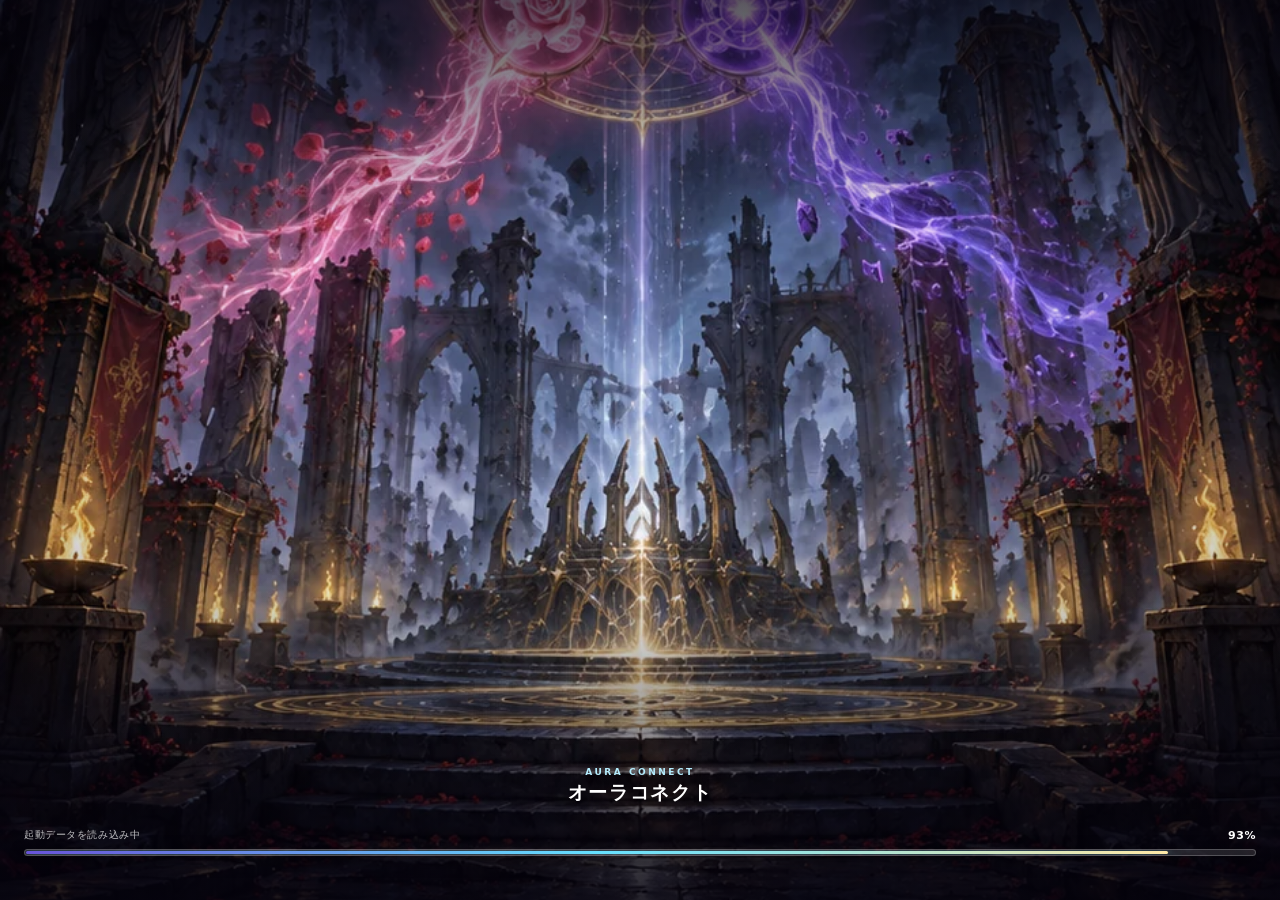
==== commit 047009e4: "Use rainbow chain text from seven chains onward" ====
--- a/index.html
+++ b/index.html
@@ -13,7 +13,7 @@
 <meta name="apple-mobile-web-app-status-bar-style" content="black-translucent">
 <!-- src/js/core/version.js と sw.js の CACHE_NAME に必ずそろえる。
      食い違いはHTMLとJSの版ずれなので、main.js が読み込み直す。 -->
-<meta name="app-version" content="87">
+<meta name="app-version" content="91">
 <link rel="stylesheet" href="./src/css/style.css">
 </head>
 <body>
@@ -649,8 +649,11 @@
 </div>
 
 <!-- ===================== 召喚演出 ===================== -->
-<div class="gacha-stage" id="gachaStage">
+<div class="gacha-stage" id="gachaStage" role="dialog" aria-modal="true" aria-label="召喚演出">
   <div class="gs-veil"></div>
+  <div class="gs-heading">AURA CONNECT<span>魂の召喚</span></div>
+  <div class="gs-gate" aria-hidden="true"><i></i><i></i></div>
+  <svg class="gs-seal" viewBox="0 0 240 240" aria-hidden="true"><g fill="none" stroke="currentColor"><circle cx="120" cy="120" r="110"/><circle cx="120" cy="120" r="95"/><path d="M120 10 215 175H25ZM120 230 25 65H215Z"/><path d="m120 42 78 78-78 78-78-78Z"/></g></svg>
   <div class="gs-rays"></div>
   <div class="gs-circle gs-c1"></div>
   <div class="gs-circle gs-c2"></div>
@@ -659,11 +662,11 @@
   <div class="gs-orbs" id="gachaOrbs"></div>
   <div class="gs-tease" id="gachaTease"></div>
   <div class="gs-flash"></div>
-  <div class="gs-hint">タップでスキップ</div>
+  <button class="gs-hint" id="gachaSkipBtn" type="button">演出をスキップ ›</button>
 </div>
 
 <!-- ===================== ガチャ結果 ===================== -->
-<div class="modal" id="pullOverlay">
+<div class="modal" id="pullOverlay" role="dialog" aria-modal="true" aria-label="召喚結果">
   <div class="modal-card" id="pullCard">
     <div class="pull-counter" id="pullCounter"></div>
     <div id="pullBody"></div>
--- a/src/css/style.css
+++ b/src/css/style.css
@@ -738,6 +738,10 @@
 }
 #banner.show{opacity:1;transform:translateY(-50%);}
 #banner .chain{color:var(--accent);}
+#banner .chain.chain-rainbow{color:#FFE879;}
+@supports (background-clip:text) or (-webkit-background-clip:text){
+  #banner .chain.chain-rainbow{background:linear-gradient(90deg,#FF809D,#FFB968,#FFE879,#85F5AF,#80E8FF,#AAA0FF,#F4A0FF);background-clip:text;-webkit-background-clip:text;color:transparent;text-shadow:none;filter:drop-shadow(0 1px 2px #000);}
+}
 #banner .dmg{color:#FFD9A8;}
 #banner .heal{color:var(--c3);}
 #banner .simul{color:var(--accent-3);font-size:11px;}
@@ -1442,6 +1446,23 @@
 /* =========================================================
  * ガチャ画面
  * =======================================================*/
+.gacha-tabs{overflow-x:auto;flex-shrink:0;}
+.gacha-tabs button{min-width:120px;white-space:nowrap;}
+.campaign-pickups{display:block!important;--aura:#bd69ef;}
+.campaign-pickups[hidden]{display:none!important;}
+.campaign-pickups h3{margin:10px 0;}
+.campaign-pickups p{font-size:12px;line-height:1.6;}
+.gacha-banner{width:100%;border-radius:12px;}
+.gacha-pu-grid{display:grid;grid-template-columns:repeat(2,minmax(0,1fr));gap:10px;}
+.gacha-pu{display:flex;align-items:center;flex-direction:column;gap:8px;padding:14px 8px;min-width:0;border:1px solid #ba8ddd66;border-radius:14px;background:#20162d;color:var(--ink);font:inherit;cursor:pointer;}
+.gacha-pu b{font-size:12px;line-height:1.5;}
+.gacha-pu small{font-size:10px;color:var(--ink-dim);}
+.gacha-pu .portrait{width:66px;height:66px;}
+.gacha-probabilities{font-size:11px;margin:12px 0;}
+.gacha-probabilities summary{cursor:pointer;padding:10px 0;color:var(--gold-1);}
+.gacha-probabilities table{width:100%;border-collapse:collapse;}
+.gacha-probabilities td,.gacha-probabilities th{padding:7px 3px;border-bottom:1px solid #ffffff20;text-align:right;}
+.gacha-probabilities td:first-child,.gacha-probabilities th:first-child{text-align:left;}
 .pickup-card{
   position:relative;overflow:hidden;display:flex;align-items:center;gap:14px;
   border-radius:var(--r-lg);padding:16px;
@@ -1798,3 +1819,56 @@
 .resume-meta { font-size:11px; color:var(--ink-dim); margin-top:3px; font-variant-numeric:tabular-nums; }
 .resume-actions { display:flex; gap:8px; margin-top:11px; }
 .resume-actions .btn { flex:1; padding:10px 8px; font-size:12.5px; }
+
+/* Summoning theatre: existing character art, bounded particles, transform-only motion. */
+.gacha-stage{overflow:hidden;isolation:isolate;background:#070716;}
+.gs-veil{background:radial-gradient(ellipse at 50% 46%,#232541 0%,#090918 60%,#03040c);}
+.gs-heading{position:absolute;top:calc(12% + var(--safe-top,0px));width:100%;text-align:center;color:#cdd9ea;font-size:10px;letter-spacing:.45em;}
+.gs-heading span{display:block;font-size:25px;letter-spacing:.22em;color:#fff4d8;margin-top:12px;font-weight:800;}
+.gs-gate{position:absolute;inset:22% max(8%,calc((100% - 420px)/2)) 20%;border:1px solid #bda47855;border-radius:48% 48% 6px 6px;overflow:hidden;box-shadow:0 0 80px #79a8ed18;}
+.gs-gate i{position:absolute;inset:0 50% 0 0;background:linear-gradient(90deg,#111222,#262638);border-right:1px solid var(--stage-a);transition:transform .65s cubic-bezier(.2,.7,.2,1);}
+.gs-gate i+i{inset:0 0 0 50%;border-right:0;border-left:1px solid var(--stage-a);background:linear-gradient(270deg,#111222,#262638);}
+.gacha-stage[data-phase="open"] .gs-gate i,.gacha-stage[data-phase="flash"] .gs-gate i{transform:translateX(-100%);}
+.gacha-stage[data-phase="open"] .gs-gate i+i,.gacha-stage[data-phase="flash"] .gs-gate i+i{transform:translateX(100%);}
+.gs-seal{position:absolute;left:50%;top:46%;width:min(66vw,290px);color:var(--stage-a);opacity:.38;transform:translate(-50%,-50%);animation:gsSpinR 32s linear infinite;}
+.gs-c1{box-shadow:0 0 38px -14px var(--stage-a),inset 0 0 38px -14px var(--stage-a);}
+.gacha-stage[data-phase="charge"] .gs-core{animation:gsPulse 1.3s ease-in-out infinite;}
+.gacha-stage[data-phase="open"] .gs-core{opacity:1;transform:translate(-50%,-50%) scale(3);}
+.gacha-stage[data-phase="open"] .gs-rays{opacity:.8;animation:gsSpin 18s linear infinite;}
+.gs-tease{top:77%;font-size:clamp(16px,4.5vw,23px);letter-spacing:.12em;}
+.gacha-stage[data-phase="charge"] .gs-tease,.gacha-stage[data-phase="open"] .gs-tease{animation:none;opacity:1;transform:translateY(-50%);transition:opacity .4s;}
+.gs-flash{background:radial-gradient(ellipse,#fff1cf,#b8ccff66 50%,transparent 85%);}
+.gs-hint{width:max-content;max-width:90%;left:50%;right:auto;transform:translateX(-50%);border:1px solid #ffffff38;border-radius:24px;padding:12px 22px;background:#0c0e20aa;color:#dae0ef;min-height:44px;cursor:pointer;animation:none;}
+.gs-hint:focus-visible{outline:2px solid #fff;outline-offset:4px;}
+#pullOverlay{background:radial-gradient(ellipse at 50% 35%,#22213de8,#040510f5);}
+#pullCard.cinematic{width:min(94vw,440px);max-width:440px;max-height:94dvh;overflow-y:auto;overflow-x:hidden;padding:24px 20px 16px;border:1px solid color-mix(in srgb,var(--rare) 55%,transparent);background:radial-gradient(ellipse at 50% 35%,color-mix(in srgb,var(--aura) 16%,#101222),#0b0c1b 72%);box-shadow:0 25px 80px #0009,0 0 35px color-mix(in srgb,var(--rare) 12%,transparent);}
+#pullCard.cinematic .pull-burst{top:36%;width:340px;height:340px;background:repeating-conic-gradient(from 0deg,transparent 0deg 17deg,color-mix(in srgb,var(--rare) 15%,transparent) 18deg 20deg);border-radius:50%;animation:summonHalo 35s linear infinite;pointer-events:none;}
+.pull-rarity-label{position:relative;font-size:30px;letter-spacing:.1em;font-weight:900;color:var(--rare);text-shadow:0 0 20px color-mix(in srgb,var(--rare) 40%,transparent);}
+.pull-rarity-label span{display:block;font-size:8px;letter-spacing:.4em;color:#bcc6db;margin:3px 0 6px;}
+.pull-art{position:relative;display:grid;place-items:center;height:clamp(150px,39dvh,370px);animation:summonArt .8s cubic-bezier(.16,1,.3,1) both;}
+.pull-art img{width:100%;height:100%;min-height:0;object-fit:contain;filter:drop-shadow(0 8px 20px #0007);}
+.summon-emoji{font-size:100px;}
+#pullCard.cinematic .pname{font-size:clamp(18px,5vw,24px);line-height:1.35;margin-top:4px;text-shadow:0 2px 12px #000;animation:summonName .5s .22s both;}
+#pullCard.cinematic .pjob{display:block;font-size:11px;color:#b9c4d9;margin-top:5px;font-weight:500;}
+.reveal-star{font-size:24px;color:var(--rare);display:inline-block;animation:summonStar .5s calc(.3s + var(--i)*.12s) both;text-shadow:0 0 12px color-mix(in srgb,var(--rare) 55%,transparent);}
+.pull-details{position:relative;text-align:left;border-top:1px solid #ffffff16;margin:8px 0;color:#c2ccdf;font-size:11px;}
+.pull-details summary{cursor:pointer;text-align:center;padding:11px;min-height:40px;}
+#pullCard.cinematic .pull-counter{top:18px;left:18px;color:#ccd6eb;}
+#pullCard.cinematic.r4 .pull-art::before{content:'';position:absolute;inset:6% 0;border-radius:50%;background:conic-gradient(#ffad6022,#82f5ce22,#82b9ff22,#ff87c722,#ffad6022);filter:blur(22px);z-index:-1;}
+#pullCard.summary{width:min(94vw,440px);max-width:440px;max-height:92dvh;overflow-y:auto;}
+#pullSummary{grid-template-columns:repeat(5,minmax(0,1fr));gap:12px 6px;}
+#pullSummary .ps-cell{padding:12px 3px 8px;animation:summonName .4s calc(var(--i)*.055s) both;min-width:0;}
+#pullSummary .portrait{width:clamp(34px,12vw,62px);height:clamp(34px,12vw,62px);}
+#pullSummary .ps-name{font-size:9px;}
+#pullSummary .ps-star{font-size:9px;}
+#pullSummary .r4{box-shadow:0 0 14px color-mix(in srgb,var(--rare) 25%,transparent);border-color:var(--rare);}
+@keyframes summonHalo{to{transform:translate(-50%,-50%) rotate(360deg);}}
+@keyframes summonArt{from{opacity:0;transform:translateY(26px) scale(.86);}to{opacity:1;transform:none;}}
+@keyframes summonName{from{opacity:0;transform:translateY(10px);}to{opacity:1;transform:none;}}
+@keyframes summonStar{0%{opacity:0;transform:scale(2.2) rotate(-20deg);}65%{opacity:1;transform:scale(.9);}100%{opacity:1;transform:none;}}
+@media(max-height:650px){#pullCard.cinematic{padding-top:14px;}.pull-art{height:28dvh;}.pull-rarity-label{font-size:22px;}#pullCard.cinematic .pname{font-size:18px;}}
+@media(prefers-reduced-motion:reduce){
+ .gacha-stage *,#pullCard.cinematic *,#pullSummary .ps-cell{animation:none!important;transition:none!important;}
+ .gs-flash,.gs-rays,.gs-orbs{display:none;}
+ .pull-art,#pullCard.cinematic .pname,.reveal-star{opacity:1;transform:none;}
+}
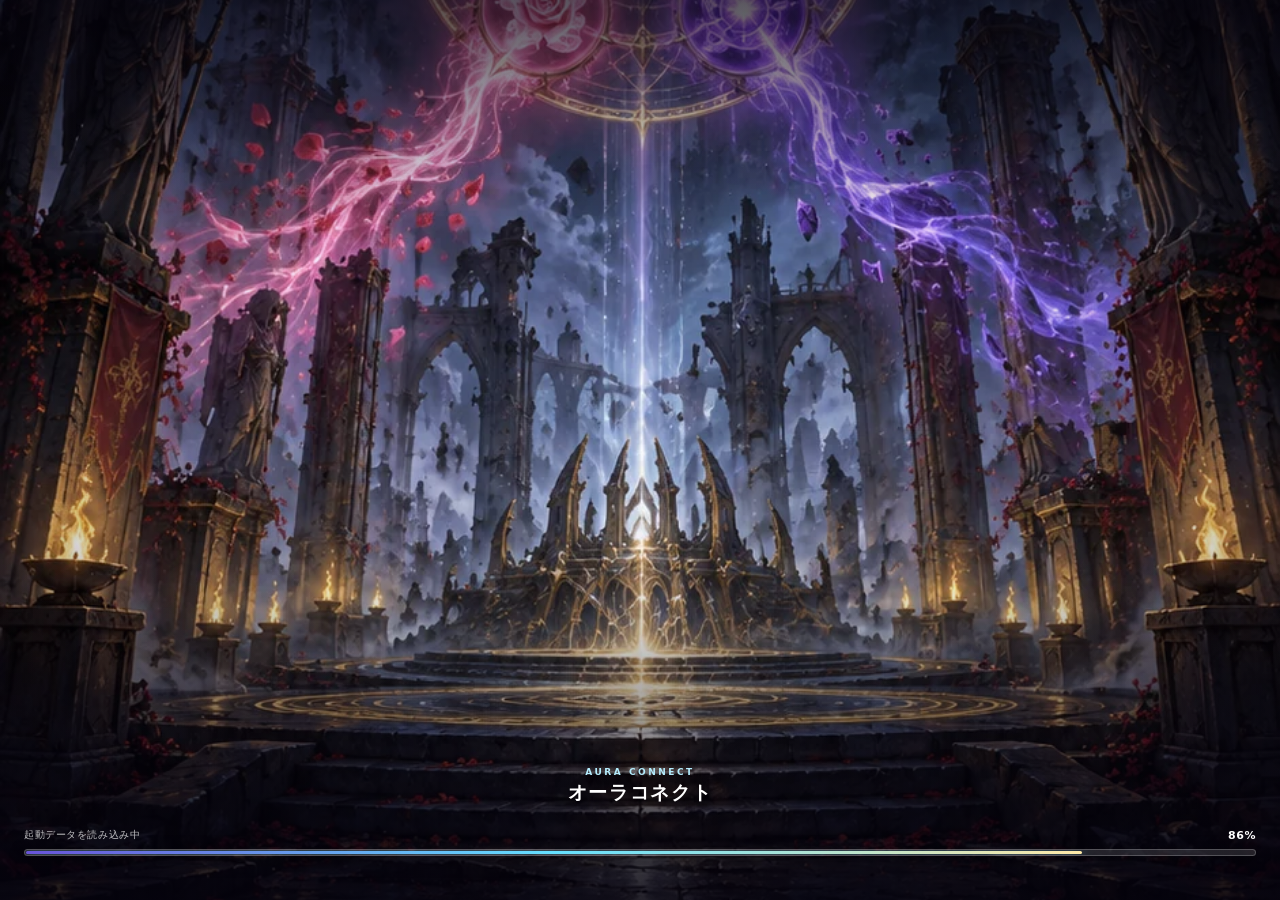
==== commit dda87355: "ハロウィン限定ウィッチ降臨を追加" ====
--- a/index.html
+++ b/index.html
@@ -13,7 +13,7 @@
 <meta name="apple-mobile-web-app-status-bar-style" content="black-translucent">
 <!-- src/js/core/version.js と sw.js の CACHE_NAME に必ずそろえる。
      食い違いはHTMLとJSの版ずれなので、main.js が読み込み直す。 -->
-<meta name="app-version" content="91">
+<meta name="app-version" content="93">
 <link rel="stylesheet" href="./src/css/style.css">
 </head>
 <body>
--- a/src/css/style.css
+++ b/src/css/style.css
@@ -1776,6 +1776,15 @@
   border:1px solid #b9ff73; border-radius:50%; box-shadow:inset 0 0 5px #d4ff9d,0 0 5px #8e54be;
 }
 .player-badge[data-effect="poison"]::after { content:'毒'; position:absolute; inset:0; display:grid; place-items:center; font-size:13px; font-weight:900; color:white; text-shadow:0 1px 3px #16051e; }
+.player-badge[data-effect="auraJam"] .player-badge-art,
+.player-badge[data-effect="auraCurse"] .player-badge-art,
+.player-badge[data-effect="auraWeaken"] .player-badge-art { background-image:none; border-radius:50%; border:1px solid #b7caff; box-shadow:inset 0 0 10px #769aff88,0 0 7px #769aff66; background-color:#202947; }
+.player-badge[data-effect="auraCurse"] .player-badge-art { border-color:#ff90cc; background-color:#412044; box-shadow:inset 0 0 10px #e866b088,0 0 7px #e866b066; }
+.player-badge[data-effect="auraWeaken"] .player-badge-art { border-color:#c8b6ff; background-color:#2f2552; box-shadow:inset 0 0 10px #a691ed88,0 0 7px #a691ed66; }
+.player-badge[data-effect="auraJam"]::after,.player-badge[data-effect="auraCurse"]::after,.player-badge[data-effect="auraWeaken"]::after { position:absolute; inset:0; display:grid; place-items:center; font-size:15px; font-weight:900; color:white; text-shadow:0 1px 3px #16051e; }
+.player-badge[data-effect="auraJam"]::after { content:'?'; }
+.player-badge[data-effect="auraCurse"]::after { content:'呪'; }
+.player-badge[data-effect="auraWeaken"]::after { content:'↓'; }
 .player-badge .enemy-badge-turns { padding:0 2px; }
 .unit-skill { display:flex; flex-direction:column; align-items:center; justify-content:center; width:100%; height:100%; padding:0; background:none; border:0; border-radius:inherit; color:inherit; }
 .unit-statuses { position:absolute; bottom:0; left:0; display:flex; gap:1px; z-index:6; }
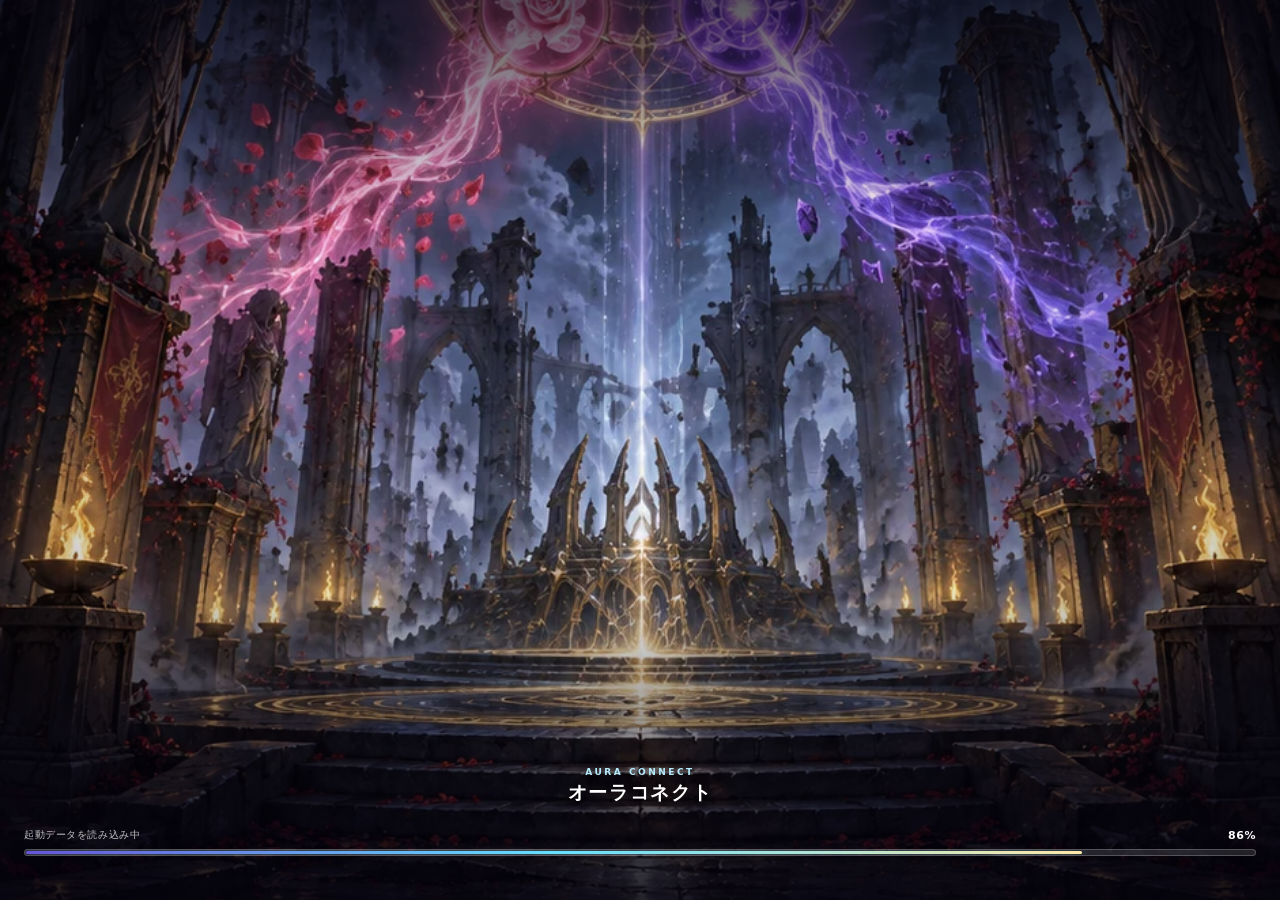
==== commit af48960b: "ウィッチ進化後とアイコンの絵柄を修正" ====
--- a/index.html
+++ b/index.html
@@ -13,7 +13,7 @@
 <meta name="apple-mobile-web-app-status-bar-style" content="black-translucent">
 <!-- src/js/core/version.js と sw.js の CACHE_NAME に必ずそろえる。
      食い違いはHTMLとJSの版ずれなので、main.js が読み込み直す。 -->
-<meta name="app-version" content="93">
+<meta name="app-version" content="94">
 <link rel="stylesheet" href="./src/css/style.css">
 </head>
 <body>
